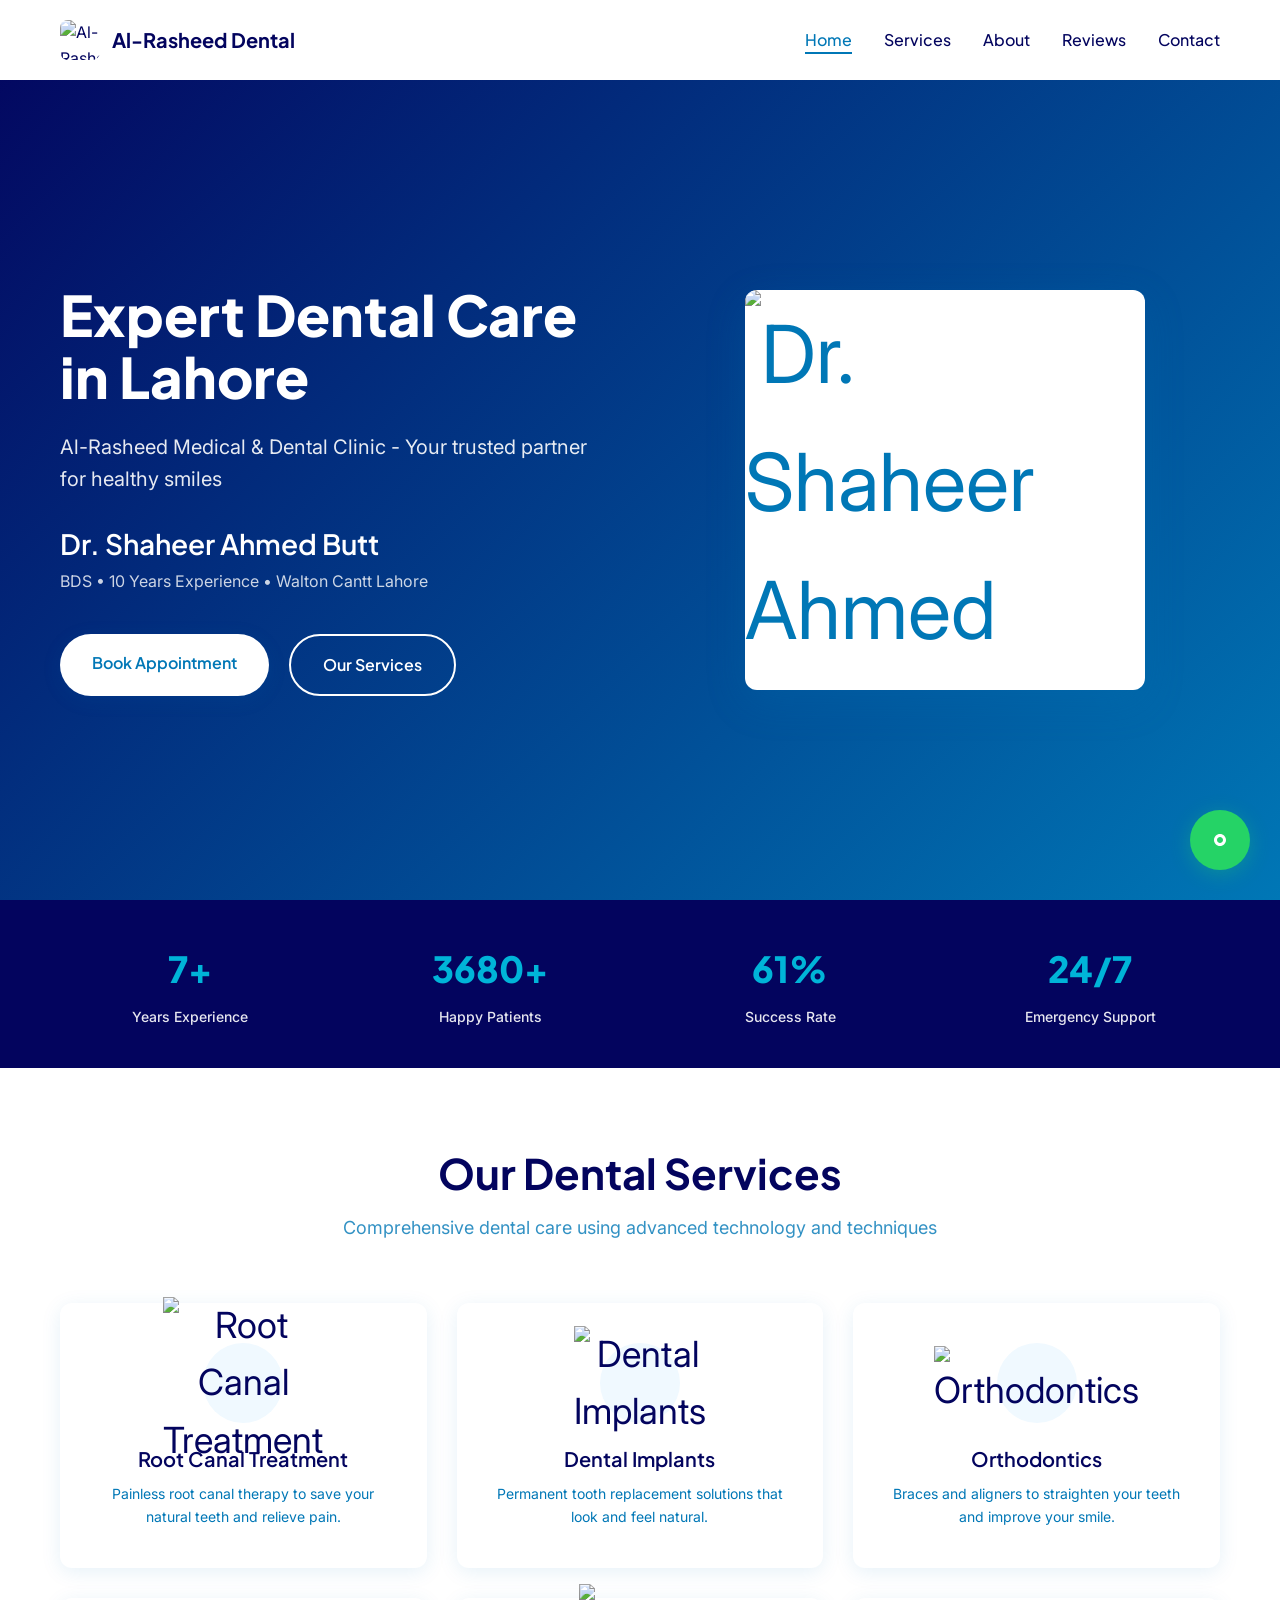
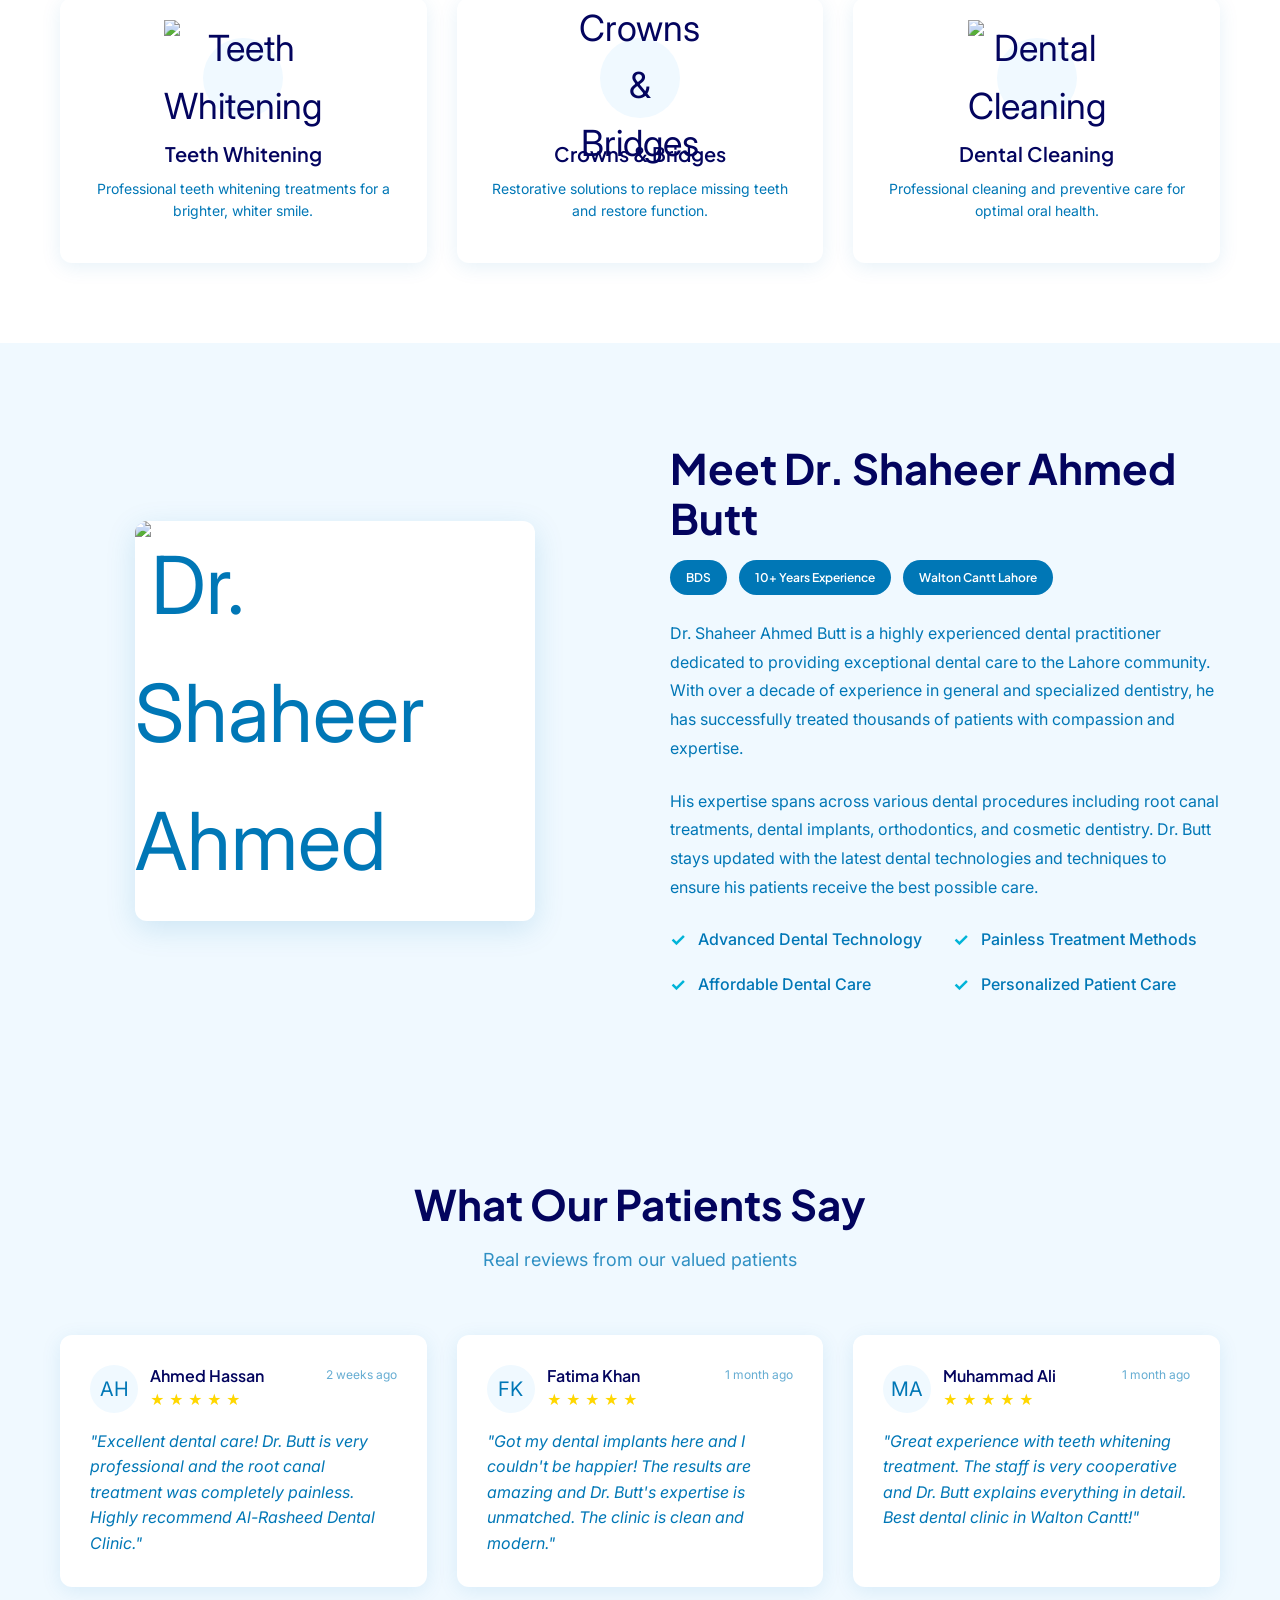
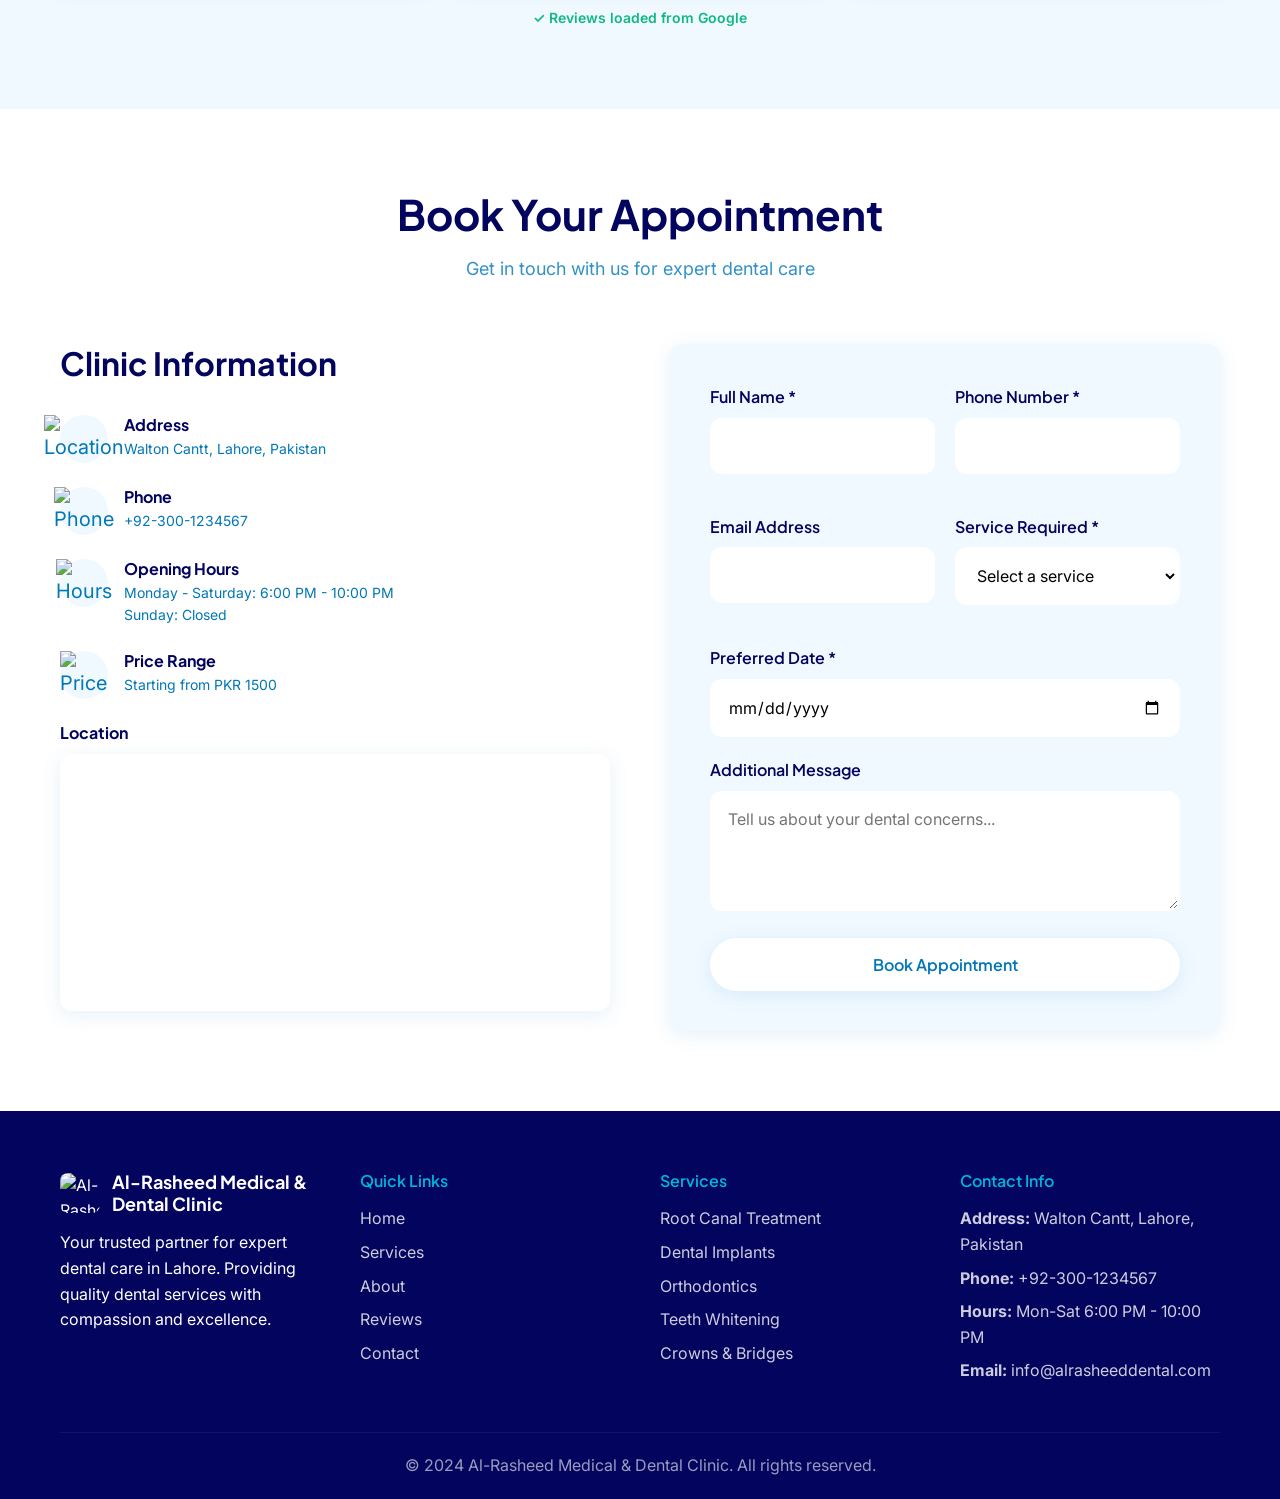
==== index.html @ 9def258a "Initial commit - Al-Rasheed Dental Clinic website" ====
<!DOCTYPE html>
<html lang="en">
<head>
    <meta charset="UTF-8">
    <meta name="viewport" content="width=device-width, initial-scale=1.0">
    <title>Al-Rasheed Dental Clinic Lahore | Dr. Shaheer Ahmed Butt | Root Canal, Implants & More</title>
    <meta name="description" content="Visit Al-Rasheed Medical & Dental Clinic in Walton Cantt, Lahore. Expert dental care by Dr. Shaheer Ahmed Butt – BDS, 10 years experience. Book your appointment today.">
    
    <!-- Open Graph Tags -->
    <meta property="og:title" content="Al-Rasheed Dental Clinic Lahore | Dr. Shaheer Ahmed Butt | Root Canal, Implants & More">
    <meta property="og:description" content="Visit Al-Rasheed Medical & Dental Clinic in Walton Cantt, Lahore. Expert dental care by Dr. Shaheer Ahmed Butt – BDS, 10 years experience. Book your appointment today.">
    <meta property="og:type" content="website">
    <meta property="og:url" content="https://alrasheeddentalclinic.com">
    <meta property="og:image" content="https://alrasheeddentalclinic.com/images/clinic-hero.jpg">
    
    <!-- Canonical URL -->
    <link rel="canonical" href="https://alrasheeddentalclinic.com">
    
    <!-- Google Fonts -->
    <link rel="preconnect" href="https://fonts.googleapis.com">
    <link rel="preconnect" href="https://fonts.gstatic.com" crossorigin>
    <link href="https://fonts.googleapis.com/css2?family=Plus+Jakarta+Sans:wght@400;500;600;700;800&family=Inter:wght@300;400;500;600;700&display=swap" rel="stylesheet">
    
    <!-- CSS -->
    <link rel="stylesheet" href="style.css">
    
    <!-- LocalBusiness Schema -->
    <script type="application/ld+json">
    {
        "@context": "https://schema.org",
        "@type": "LocalBusiness",
        "name": "Al-Rasheed Medical & Dental Clinic",
        "doctor": "Dr. Shaheer Ahmed Butt",
        "address": {
            "@type": "PostalAddress",
            "streetAddress": "Walton Cantt",
            "addressLocality": "Lahore",
            "addressCountry": "Pakistan"
        },
        "telephone": "+92-300-1234567",
        "openingHours": "Mo-Sa 18:00-22:00",
        "priceRange": "PKR 1500",
        "geo": {
            "@type": "GeoCoordinates",
            "latitude": 31.486631,
            "longitude": 74.3774405
        },
        "specialty": "Dental Care",
        "description": "Expert dental care services including root canal, implants, and general dentistry"
    }
    </script>
</head>
<body>
    <!-- Sticky Navbar -->
    <header class="navbar">
        <nav class="nav-container">
            <div class="nav-logo">
                <img src="images/logo.png" alt="Al-Rasheed Dental Clinic" class="logo-img">
                <span class="logo-text">Al-Rasheed Dental</span>
            </div>
            <ul class="nav-links">
                <li><a href="#home" class="nav-link">Home</a></li>
                <li><a href="#services" class="nav-link">Services</a></li>
                <li><a href="#about" class="nav-link">About</a></li>
                <li><a href="#reviews" class="nav-link">Reviews</a></li>
                <li><a href="#contact" class="nav-link">Contact</a></li>
            </ul>
            <button class="mobile-menu-toggle" aria-label="Toggle mobile menu">
                <span></span>
                <span></span>
                <span></span>
            </button>
        </nav>
    </header>

    <main>
        <!-- Hero Section -->
        <section id="home" class="hero">
            <div class="hero-container">
                <div class="hero-content">
                    <h1 class="hero-title">Expert Dental Care in Lahore</h1>
                    <p class="hero-subtitle">Al-Rasheed Medical & Dental Clinic - Your trusted partner for healthy smiles</p>
                    <div class="hero-doctor">
                        <h2>Dr. Shaheer Ahmed Butt</h2>
                        <p>BDS • 10 Years Experience • Walton Cantt Lahore</p>
                    </div>
                    <div class="hero-cta">
                        <a href="#contact" class="btn btn-primary">Book Appointment</a>
                        <a href="#services" class="btn btn-secondary">Our Services</a>
                    </div>
                </div>
                <div class="hero-image">
                    <img src="images/doctor-hero.jpg" alt="Dr. Shaheer Ahmed Butt" class="hero-img">
                </div>
            </div>
        </section>

        <!-- Trust Bar -->
        <section class="trust-bar">
            <div class="trust-container">
                <div class="trust-item">
                    <div class="trust-number">10+</div>
                    <div class="trust-label">Years Experience</div>
                </div>
                <div class="trust-item">
                    <div class="trust-number">5000+</div>
                    <div class="trust-label">Happy Patients</div>
                </div>
                <div class="trust-item">
                    <div class="trust-number">98%</div>
                    <div class="trust-label">Success Rate</div>
                </div>
                <div class="trust-item">
                    <div class="trust-number">24/7</div>
                    <div class="trust-label">Emergency Support</div>
                </div>
            </div>
        </section>

        <!-- Services Section -->
        <section id="services" class="services">
            <div class="container">
                <div class="section-header">
                    <h2 class="section-title">Our Dental Services</h2>
                    <p class="section-subtitle">Comprehensive dental care using advanced technology and techniques</p>
                </div>
                <div class="services-grid">
                    <div class="service-card">
                        <div class="service-icon">
                            <img src="images/root-canal.png" alt="Root Canal Treatment">
                        </div>
                        <h3 class="service-title">Root Canal Treatment</h3>
                        <p class="service-description">Painless root canal therapy to save your natural teeth and relieve pain.</p>
                    </div>
                    <div class="service-card">
                        <div class="service-icon">
                            <img src="images/implants.png" alt="Dental Implants">
                        </div>
                        <h3 class="service-title">Dental Implants</h3>
                        <p class="service-description">Permanent tooth replacement solutions that look and feel natural.</p>
                    </div>
                    <div class="service-card">
                        <div class="service-icon">
                            <img src="images/orthodontics.png" alt="Orthodontics">
                        </div>
                        <h3 class="service-title">Orthodontics</h3>
                        <p class="service-description">Braces and aligners to straighten your teeth and improve your smile.</p>
                    </div>
                    <div class="service-card">
                        <div class="service-icon">
                            <img src="images/whitening.png" alt="Teeth Whitening">
                        </div>
                        <h3 class="service-title">Teeth Whitening</h3>
                        <p class="service-description">Professional teeth whitening treatments for a brighter, whiter smile.</p>
                    </div>
                    <div class="service-card">
                        <div class="service-icon">
                            <img src="images/crowns.png" alt="Crowns & Bridges">
                        </div>
                        <h3 class="service-title">Crowns & Bridges</h3>
                        <p class="service-description">Restorative solutions to replace missing teeth and restore function.</p>
                    </div>
                    <div class="service-card">
                        <div class="service-icon">
                            <img src="images/cleaning.png" alt="Dental Cleaning">
                        </div>
                        <h3 class="service-title">Dental Cleaning</h3>
                        <p class="service-description">Professional cleaning and preventive care for optimal oral health.</p>
                    </div>
                </div>
            </div>
        </section>

        <!-- About Doctor Section -->
        <section id="about" class="about">
            <div class="container">
                <div class="about-content">
                    <div class="about-image">
                        <img src="images/doctor-about.jpg" alt="Dr. Shaheer Ahmed Butt" class="about-img">
                    </div>
                    <div class="about-text">
                        <h2 class="section-title">Meet Dr. Shaheer Ahmed Butt</h2>
                        <div class="doctor-credentials">
                            <span class="credential-badge">BDS</span>
                            <span class="credential-badge">10+ Years Experience</span>
                            <span class="credential-badge">Walton Cantt Lahore</span>
                        </div>
                        <p class="about-description">
                            Dr. Shaheer Ahmed Butt is a highly experienced dental practitioner dedicated to providing exceptional dental care to the Lahore community. With over a decade of experience in general and specialized dentistry, he has successfully treated thousands of patients with compassion and expertise.
                        </p>
                        <p class="about-description">
                            His expertise spans across various dental procedures including root canal treatments, dental implants, orthodontics, and cosmetic dentistry. Dr. Butt stays updated with the latest dental technologies and techniques to ensure his patients receive the best possible care.
                        </p>
                        <div class="about-highlights">
                            <div class="highlight-item">
                                <span class="highlight-icon">✓</span>
                                <span>Advanced Dental Technology</span>
                            </div>
                            <div class="highlight-item">
                                <span class="highlight-icon">✓</span>
                                <span>Painless Treatment Methods</span>
                            </div>
                            <div class="highlight-item">
                                <span class="highlight-icon">✓</span>
                                <span>Affordable Dental Care</span>
                            </div>
                            <div class="highlight-item">
                                <span class="highlight-icon">✓</span>
                                <span>Personalized Patient Care</span>
                            </div>
                        </div>
                    </div>
                </div>
            </div>
        </section>

        <!-- Google Reviews Section -->
        <section id="reviews" class="reviews">
            <div class="container">
                <div class="section-header">
                    <h2 class="section-title">What Our Patients Say</h2>
                    <p class="section-subtitle">Real reviews from our valued patients</p>
                </div>
                <div class="reviews-grid">
                    <div class="review-card">
                        <div class="review-header">
                            <div class="reviewer-info">
                                <img src="images/patient1.jpg" alt="Patient" class="reviewer-avatar">
                                <div>
                                    <h4 class="reviewer-name">Ahmed Hassan</h4>
                                    <div class="review-rating">
                                        <span class="star">★</span>
                                        <span class="star">★</span>
                                        <span class="star">★</span>
                                        <span class="star">★</span>
                                        <span class="star">★</span>
                                    </div>
                                </div>
                            </div>
                            <span class="review-date">2 weeks ago</span>
                        </div>
                        <p class="review-text">
                            "Excellent dental care! Dr. Butt is very professional and the root canal treatment was completely painless. Highly recommend Al-Rasheed Dental Clinic."
                        </p>
                    </div>
                    <div class="review-card">
                        <div class="review-header">
                            <div class="reviewer-info">
                                <img src="images/patient2.jpg" alt="Patient" class="reviewer-avatar">
                                <div>
                                    <h4 class="reviewer-name">Fatima Khan</h4>
                                    <div class="review-rating">
                                        <span class="star">★</span>
                                        <span class="star">★</span>
                                        <span class="star">★</span>
                                        <span class="star">★</span>
                                        <span class="star">★</span>
                                    </div>
                                </div>
                            </div>
                            <span class="review-date">1 month ago</span>
                        </div>
                        <p class="review-text">
                            "Got my dental implants here and I couldn't be happier! The results are amazing and Dr. Butt's expertise is unmatched. The clinic is clean and modern."
                        </p>
                    </div>
                    <div class="review-card">
                        <div class="review-header">
                            <div class="reviewer-info">
                                <img src="images/patient3.jpg" alt="Patient" class="reviewer-avatar">
                                <div>
                                    <h4 class="reviewer-name">Muhammad Ali</h4>
                                    <div class="review-rating">
                                        <span class="star">★</span>
                                        <span class="star">★</span>
                                        <span class="star">★</span>
                                        <span class="star">★</span>
                                        <span class="star">★</span>
                                    </div>
                                </div>
                            </div>
                            <span class="review-date">1 month ago</span>
                        </div>
                        <p class="review-text">
                            "Great experience with teeth whitening treatment. The staff is very cooperative and Dr. Butt explains everything in detail. Best dental clinic in Walton Cantt!"
                        </p>
                    </div>
                </div>
            </div>
        </section>

        <!-- Appointment / Contact Form Section -->
        <section id="contact" class="contact">
            <div class="container">
                <div class="section-header">
                    <h2 class="section-title">Book Your Appointment</h2>
                    <p class="section-subtitle">Get in touch with us for expert dental care</p>
                </div>
                <div class="contact-content">
                    <div class="contact-info">
                        <h3>Clinic Information</h3>
                        <div class="info-item">
                            <div class="info-icon">
                                <img src="images/location-icon.png" alt="Location">
                            </div>
                            <div class="info-text">
                                <h4>Address</h4>
                                <p>Walton Cantt, Lahore, Pakistan</p>
                            </div>
                        </div>
                        <div class="info-item">
                            <div class="info-icon">
                                <img src="images/phone-icon.png" alt="Phone">
                            </div>
                            <div class="info-text">
                                <h4>Phone</h4>
                                <p>+92-300-1234567</p>
                            </div>
                        </div>
                        <div class="info-item">
                            <div class="info-icon">
                                <img src="images/time-icon.png" alt="Hours">
                            </div>
                            <div class="info-text">
                                <h4>Opening Hours</h4>
                                <p>Monday - Saturday: 6:00 PM - 10:00 PM</p>
                                <p>Sunday: Closed</p>
                            </div>
                        </div>
                        <div class="info-item">
                            <div class="info-icon">
                                <img src="images/price-icon.png" alt="Price">
                            </div>
                            <div class="info-text">
                                <h4>Price Range</h4>
                                <p>Starting from PKR 1500</p>
                            </div>
                        </div>
                        <div class="map-container">
                            <h4>Location</h4>
                            <div class="map-wrapper">
                                <iframe 
                                    src="https://maps.google.com/maps?q=31.486631,74.3774405&z=15&output=embed" 
                                    width="100%" 
                                    height="250" 
                                    style="border:0; border-radius: var(--border-radius);" 
                                    allowfullscreen="" 
                                    loading="lazy" 
                                    referrerpolicy="no-referrer-when-downgrade">
                                </iframe>
                            </div>
                        </div>
                    </div>
                    <div class="appointment-form">
                        <form id="appointmentForm">
                            <div class="form-row">
                                <div class="form-group">
                                    <label for="name">Full Name *</label>
                                    <input type="text" id="name" name="name" required>
                                </div>
                                <div class="form-group">
                                    <label for="phone">Phone Number *</label>
                                    <input type="tel" id="phone" name="phone" required>
                                </div>
                            </div>
                            <div class="form-row">
                                <div class="form-group">
                                    <label for="email">Email Address</label>
                                    <input type="email" id="email" name="email">
                                </div>
                                <div class="form-group">
                                    <label for="service">Service Required *</label>
                                    <select id="service" name="service" required>
                                        <option value="">Select a service</option>
                                        <option value="root-canal">Root Canal Treatment</option>
                                        <option value="implants">Dental Implants</option>
                                        <option value="orthodontics">Orthodontics</option>
                                        <option value="whitening">Teeth Whitening</option>
                                        <option value="crowns">Crowns & Bridges</option>
                                        <option value="cleaning">Dental Cleaning</option>
                                        <option value="other">Other</option>
                                    </select>
                                </div>
                            </div>
                            <div class="form-group">
                                <label for="date">Preferred Date *</label>
                                <input type="date" id="date" name="date" required>
                            </div>
                            <div class="form-group">
                                <label for="message">Additional Message</label>
                                <textarea id="message" name="message" rows="4" placeholder="Tell us about your dental concerns..."></textarea>
                            </div>
                            <button type="submit" class="btn btn-primary btn-full">Book Appointment</button>
                        </form>
                    </div>
                </div>
            </div>
        </section>
    </main>

    <!-- Footer -->
    <footer class="footer">
        <div class="container">
            <div class="footer-content">
                <div class="footer-section">
                    <div class="footer-logo">
                        <img src="images/logo.png" alt="Al-Rasheed Dental Clinic" class="footer-logo-img">
                        <h3>Al-Rasheed Medical & Dental Clinic</h3>
                    </div>
                    <p>Your trusted partner for expert dental care in Lahore. Providing quality dental services with compassion and excellence.</p>
                </div>
                <div class="footer-section">
                    <h4>Quick Links</h4>
                    <ul class="footer-links">
                        <li><a href="#home">Home</a></li>
                        <li><a href="#services">Services</a></li>
                        <li><a href="#about">About</a></li>
                        <li><a href="#reviews">Reviews</a></li>
                        <li><a href="#contact">Contact</a></li>
                    </ul>
                </div>
                <div class="footer-section">
                    <h4>Services</h4>
                    <ul class="footer-links">
                        <li><a href="#services">Root Canal Treatment</a></li>
                        <li><a href="#services">Dental Implants</a></li>
                        <li><a href="#services">Orthodontics</a></li>
                        <li><a href="#services">Teeth Whitening</a></li>
                        <li><a href="#services">Crowns & Bridges</a></li>
                    </ul>
                </div>
                <div class="footer-section">
                    <h4>Contact Info</h4>
                    <div class="footer-contact">
                        <p><strong>Address:</strong> Walton Cantt, Lahore, Pakistan</p>
                        <p><strong>Phone:</strong> +92-300-1234567</p>
                        <p><strong>Hours:</strong> Mon-Sat 6:00 PM - 10:00 PM</p>
                        <p><strong>Email:</strong> info@alrasheeddental.com</p>
                    </div>
                </div>
            </div>
            <div class="footer-bottom">
                <p>&copy; 2024 Al-Rasheed Medical & Dental Clinic. All rights reserved.</p>
            </div>
        </div>
    </footer>

    <!-- WhatsApp Floating Button -->
    <div class="whatsapp-float">
        <a href="https://wa.me/923360434394" target="_blank" class="whatsapp-btn" title="Chat on WhatsApp">
            <svg width="24" height="24" viewBox="0 0 24 24" fill="none" xmlns="http://www.w3.org/2000/svg">
                <path d="M12 2C6.48 2 2 6.48 2 12C2 17.52 6.48 22 12 22C17.52 22 22 17.52 22 12C22 6.48 17.52 2 12 2ZM12 20C7.59 20 4 16.41 4 12C4 7.59 7.59 4 12 4C16.41 4 20 7.59 20 12C20 16.41 16.41 20 12 20Z" fill="#25D366"/>
                <path d="M12 7C9.24 7 7 9.24 7 12C7 14.76 9.24 17 12 17C14.76 17 17 14.76 17 12C17 9.24 14.76 7 12 7ZM12 15C10.34 15 9 13.66 9 12C9 10.34 10.34 9 12 9C13.66 9 15 10.34 15 12C15 13.66 13.66 15 12 15Z" fill="white"/>
                <path d="M12 6C8.69 6 6 8.69 6 12C6 15.31 8.69 18 12 18C15.31 18 18 15.31 18 12C18 8.69 15.31 6 12 6ZM12 16C9.79 16 8 14.21 8 12C8 9.79 9.79 8 12 8C14.21 8 16 9.79 16 12C16 14.21 14.21 16 12 16Z" fill="white"/>
            </svg>
        </a>
    </div>

    <!-- JavaScript -->
    <script src="script.js"></script>
</body>
</html>
---- style.css ----
/* ===== DESIGN SYSTEM ===== */
:root {
    --primary-color: #0077B6;
    --accent-color: #00B4D8;
    --dark-color: #03045E;
    --light-bg: #F0F9FF;
    --white: #FFFFFF;
    --heading-font: 'Plus Jakarta Sans', sans-serif;
    --body-font: 'Inter', sans-serif;
    --border-radius: 12px;
    --button-radius: 50px;
    --shadow-soft: 0 4px 20px rgba(0, 119, 182, 0.1);
    --shadow-medium: 0 8px 30px rgba(0, 119, 182, 0.15);
    --shadow-strong: 0 12px 40px rgba(0, 119, 182, 0.2);
}

/* ===== RESET & BASE ===== */
* {
    margin: 0;
    padding: 0;
    box-sizing: border-box;
}

html {
    scroll-behavior: smooth;
}

body {
    font-family: var(--body-font);
    line-height: 1.6;
    color: var(--dark-color);
    overflow-x: hidden;
}

.container {
    max-width: 1200px;
    margin: 0 auto;
    padding: 0 20px;
}

/* ===== TYPOGRAPHY ===== */
h1, h2, h3, h4, h5, h6 {
    font-family: var(--heading-font);
    font-weight: 700;
    line-height: 1.2;
}

h1 { font-size: 56px; }
h2 { font-size: 42px; }
h3 { font-size: 32px; }
h4 { font-size: 24px; }
h5 { font-size: 20px; }
h6 { font-size: 18px; }

/* ===== BUTTONS ===== */
.btn {
    display: inline-block;
    padding: 16px 32px;
    border-radius: var(--button-radius);
    text-decoration: none;
    font-weight: 600;
    font-family: var(--heading-font);
    transition: all 0.3s ease;
    cursor: pointer;
    border: none;
    font-size: 16px;
    text-align: center;
}

.btn-primary {
    background: var(--white);
    color: var(--primary-color);
    box-shadow: var(--shadow-soft);
}

.btn-primary:hover {
    transform: translateY(-2px);
    box-shadow: var(--shadow-medium);
}

.btn-secondary {
    background: transparent;
    color: var(--white);
    border: 2px solid var(--white);
}

.btn-secondary:hover {
    background: var(--white);
    color: var(--primary-color);
}

.btn-full {
    width: 100%;
}

/* ===== NAVBAR ===== */
.navbar {
    position: fixed;
    top: 0;
    left: 0;
    right: 0;
    background: var(--white);
    z-index: 1000;
    transition: all 0.3s ease;
}

.navbar.scrolled {
    box-shadow: var(--shadow-soft);
}

.nav-container {
    max-width: 1200px;
    margin: 0 auto;
    padding: 0 20px;
    display: flex;
    justify-content: space-between;
    align-items: center;
    height: 80px;
}

.nav-logo {
    display: flex;
    align-items: center;
    gap: 12px;
}

.logo-img {
    width: 40px;
    height: 40px;
    border-radius: 8px;
}

.logo-text {
    font-family: var(--heading-font);
    font-weight: 700;
    font-size: 20px;
    color: var(--dark-color);
}

.nav-links {
    display: flex;
    list-style: none;
    gap: 32px;
}

.nav-link {
    color: var(--dark-color);
    text-decoration: none;
    font-weight: 500;
    font-family: var(--heading-font);
    position: relative;
    transition: color 0.3s ease;
}

.nav-link::after {
    content: '';
    position: absolute;
    bottom: -4px;
    left: 0;
    width: 0;
    height: 2px;
    background: var(--primary-color);
    transition: width 0.3s ease;
}

.nav-link:hover {
    color: var(--primary-color);
}

.nav-link:hover::after {
    width: 100%;
}

.mobile-menu-toggle {
    display: none;
    flex-direction: column;
    background: none;
    border: none;
    cursor: pointer;
    padding: 8px;
}

.mobile-menu-toggle span {
    width: 24px;
    height: 2px;
    background: var(--dark-color);
    margin: 3px 0;
    transition: 0.3s;
}

/* ===== HERO SECTION ===== */
.hero {
    min-height: 100vh;
    background: linear-gradient(135deg, var(--dark-color) 0%, var(--primary-color) 100%);
    display: flex;
    align-items: center;
    padding-top: 80px;
    position: relative;
    overflow: hidden;
}

.hero-container {
    max-width: 1200px;
    margin: 0 auto;
    padding: 0 20px;
    display: grid;
    grid-template-columns: 1fr 1fr;
    gap: 60px;
    align-items: center;
}

.hero-content {
    color: var(--white);
    animation: slideUp 1s ease-out;
}

@keyframes slideUp {
    from {
        opacity: 0;
        transform: translateY(50px);
    }
    to {
        opacity: 1;
        transform: translateY(0);
    }
}

.hero-title {
    font-size: 56px;
    font-weight: 800;
    margin-bottom: 24px;
    line-height: 1.1;
}

.hero-subtitle {
    font-size: 20px;
    margin-bottom: 32px;
    opacity: 0.9;
}

.hero-doctor {
    margin-bottom: 40px;
}

.hero-doctor h2 {
    font-size: 28px;
    font-weight: 600;
    margin-bottom: 8px;
}

.hero-doctor p {
    font-size: 16px;
    opacity: 0.8;
}

.hero-cta {
    display: flex;
    gap: 20px;
    flex-wrap: wrap;
}

.hero-image {
    display: flex;
    justify-content: center;
    align-items: center;
}

.hero-img {
    width: 100%;
    max-width: 400px;
    height: 400px;
    background: var(--white);
    border-radius: var(--border-radius);
    display: flex;
    align-items: center;
    justify-content: center;
    font-size: 80px;
    color: var(--primary-color);
    box-shadow: var(--shadow-strong);
    animation: float 3s ease-in-out infinite;
}

@keyframes float {
    0%, 100% { transform: translateY(0px); }
    50% { transform: translateY(-20px); }
}

/* ===== TRUST BAR ===== */
.trust-bar {
    background: var(--dark-color);
    padding: 40px 0;
}

.trust-container {
    max-width: 1200px;
    margin: 0 auto;
    padding: 0 20px;
    display: grid;
    grid-template-columns: repeat(4, 1fr);
    gap: 40px;
    text-align: center;
}

.trust-item {
    color: var(--white);
}

.trust-number {
    font-size: 36px;
    font-weight: 800;
    font-family: var(--heading-font);
    color: var(--accent-color);
    margin-bottom: 8px;
}

.trust-label {
    font-size: 14px;
    font-weight: 500;
    opacity: 0.9;
}

/* ===== SERVICES SECTION ===== */
.services {
    padding: 80px 0;
    background: var(--white);
}

.section-header {
    text-align: center;
    margin-bottom: 60px;
}

.section-title {
    color: var(--dark-color);
    margin-bottom: 16px;
}

.section-subtitle {
    color: var(--primary-color);
    font-size: 18px;
    opacity: 0.8;
}

.services-grid {
    display: grid;
    grid-template-columns: repeat(3, 1fr);
    gap: 30px;
}

.service-card {
    background: var(--white);
    padding: 40px 30px;
    border-radius: var(--border-radius);
    text-align: center;
    box-shadow: var(--shadow-soft);
    transition: all 0.3s ease;
    cursor: pointer;
}

.service-card:hover {
    transform: translateY(-5px);
    box-shadow: var(--shadow-medium);
}

.service-icon {
    width: 80px;
    height: 80px;
    margin: 0 auto 24px;
    background: var(--light-bg);
    border-radius: 50%;
    display: flex;
    align-items: center;
    justify-content: center;
    font-size: 36px;
}

.service-title {
    font-size: 20px;
    font-weight: 600;
    margin-bottom: 12px;
    color: var(--dark-color);
}

.service-description {
    color: var(--primary-color);
    font-size: 14px;
    line-height: 1.6;
}

/* ===== ABOUT SECTION ===== */
.about {
    padding: 80px 0;
    background: var(--light-bg);
}

.about-content {
    display: grid;
    grid-template-columns: 1fr 1fr;
    gap: 60px;
    align-items: center;
}

.about-image {
    display: flex;
    justify-content: center;
}

.about-img {
    width: 100%;
    max-width: 400px;
    height: 400px;
    background: var(--white);
    border-radius: var(--border-radius);
    display: flex;
    align-items: center;
    justify-content: center;
    font-size: 80px;
    color: var(--primary-color);
    box-shadow: var(--shadow-medium);
}

.about-text {
    padding: 20px 0;
}

.doctor-credentials {
    display: flex;
    gap: 12px;
    margin-bottom: 24px;
    flex-wrap: wrap;
}

.credential-badge {
    background: var(--primary-color);
    color: var(--white);
    padding: 8px 16px;
    border-radius: 20px;
    font-size: 12px;
    font-weight: 600;
    font-family: var(--heading-font);
}

.about-description {
    color: var(--primary-color);
    margin-bottom: 24px;
    line-height: 1.8;
}

.about-highlights {
    display: grid;
    grid-template-columns: repeat(2, 1fr);
    gap: 16px;
}

.highlight-item {
    display: flex;
    align-items: center;
    gap: 12px;
    color: var(--primary-color);
    font-weight: 500;
}

.highlight-icon {
    color: var(--accent-color);
    font-weight: bold;
    font-size: 18px;
}

/* ===== REVIEWS SECTION ===== */
.reviews {
    padding: 80px 0;
    background: var(--light-bg);
}

.reviews-grid {
    display: grid;
    grid-template-columns: repeat(3, 1fr);
    gap: 30px;
}

.review-card {
    background: var(--white);
    padding: 30px;
    border-radius: var(--border-radius);
    box-shadow: var(--shadow-soft);
    animation: fadeIn 0.6s ease-out;
}

@keyframes fadeIn {
    from {
        opacity: 0;
        transform: translateY(20px);
    }
    to {
        opacity: 1;
        transform: translateY(0);
    }
}

.review-header {
    display: flex;
    justify-content: space-between;
    align-items: flex-start;
    margin-bottom: 16px;
}

.reviewer-info {
    display: flex;
    align-items: center;
    gap: 12px;
}

.reviewer-avatar {
    width: 48px;
    height: 48px;
    border-radius: 50%;
    background: var(--light-bg);
    display: flex;
    align-items: center;
    justify-content: center;
    font-size: 20px;
    color: var(--primary-color);
}

.reviewer-name {
    font-size: 16px;
    font-weight: 600;
    margin-bottom: 4px;
}

.review-rating {
    color: #FFD700;
    font-size: 14px;
}

.review-date {
    color: var(--primary-color);
    font-size: 12px;
    opacity: 0.6;
}

.review-text {
    color: var(--primary-color);
    line-height: 1.6;
    font-style: italic;
}

/* ===== CONTACT SECTION ===== */
.contact {
    padding: 80px 0;
    background: var(--white);
}

.contact-content {
    display: grid;
    grid-template-columns: 1fr 1fr;
    gap: 60px;
}

.contact-info h3 {
    color: var(--dark-color);
    margin-bottom: 32px;
}

.info-item {
    display: flex;
    gap: 16px;
    margin-bottom: 24px;
}

.info-icon {
    width: 48px;
    height: 48px;
    background: var(--light-bg);
    border-radius: 50%;
    display: flex;
    align-items: center;
    justify-content: center;
    color: var(--primary-color);
    font-size: 20px;
    flex-shrink: 0;
}

.info-text h4 {
    color: var(--dark-color);
    margin-bottom: 4px;
    font-size: 16px;
}

.info-text p {
    color: var(--primary-color);
    font-size: 14px;
}

.appointment-form {
    background: var(--light-bg);
    padding: 40px;
    border-radius: var(--border-radius);
    box-shadow: var(--shadow-soft);
}

.form-row {
    display: grid;
    grid-template-columns: 1fr 1fr;
    gap: 20px;
    margin-bottom: 20px;
}

.form-group {
    margin-bottom: 20px;
}

.form-group label {
    display: block;
    color: var(--dark-color);
    font-weight: 600;
    margin-bottom: 8px;
    font-family: var(--heading-font);
}

.form-group input,
.form-group select,
.form-group textarea {
    width: 100%;
    padding: 16px;
    border: 2px solid transparent;
    border-radius: var(--border-radius);
    background: var(--white);
    font-family: var(--body-font);
    font-size: 16px;
    transition: all 0.3s ease;
}

.form-group input:focus,
.form-group select:focus,
.form-group textarea:focus {
    outline: none;
    border-color: var(--primary-color);
    box-shadow: 0 0 0 3px rgba(0, 119, 182, 0.1);
}

.form-group textarea {
    resize: vertical;
    min-height: 120px;
}

/* ===== FOOTER ===== */
.footer {
    background: var(--dark-color);
    color: var(--white);
    padding: 60px 0 20px;
}

.footer-content {
    display: grid;
    grid-template-columns: repeat(4, 1fr);
    gap: 40px;
    margin-bottom: 40px;
}

.footer-logo {
    display: flex;
    align-items: center;
    gap: 12px;
    margin-bottom: 16px;
}

.footer-logo-img {
    width: 40px;
    height: 40px;
    border-radius: 8px;
}

.footer-logo h3 {
    font-size: 18px;
    font-weight: 700;
}

.footer-section h4 {
    font-size: 16px;
    font-weight: 600;
    margin-bottom: 16px;
    color: var(--accent-color);
}

.footer-links {
    list-style: none;
}

.footer-links li {
    margin-bottom: 8px;
}

.footer-links a {
    color: var(--white);
    text-decoration: none;
    opacity: 0.8;
    transition: opacity 0.3s ease;
}

.footer-links a:hover {
    opacity: 1;
}

.footer-contact p {
    margin-bottom: 8px;
    opacity: 0.8;
}

.footer-bottom {
    text-align: center;
    padding-top: 20px;
    border-top: 1px solid rgba(255, 255, 255, 0.1);
    opacity: 0.6;
}

/* ===== WHATSAPP FLOATING BUTTON ===== */
.whatsapp-float {
    position: fixed;
    bottom: 30px;
    right: 30px;
    z-index: 1000;
}

.whatsapp-btn {
    display: flex;
    align-items: center;
    justify-content: center;
    width: 60px;
    height: 60px;
    background: #25D366;
    border-radius: 50%;
    box-shadow: 0 4px 20px rgba(37, 211, 102, 0.3);
    transition: all 0.3s ease;
    animation: pulse 2s infinite;
    text-decoration: none;
}

.whatsapp-btn:hover {
    transform: scale(1.1);
    box-shadow: 0 6px 30px rgba(37, 211, 102, 0.4);
}

@keyframes pulse {
    0% {
        box-shadow: 0 0 0 0 rgba(37, 211, 102, 0.7);
    }
    70% {
        box-shadow: 0 0 0 20px rgba(37, 211, 102, 0);
    }
    100% {
        box-shadow: 0 0 0 0 rgba(37, 211, 102, 0);
    }
}

/* ===== MAP STYLES ===== */
.map-container {
    margin-top: 24px;
}

.map-container h4 {
    color: var(--dark-color);
    margin-bottom: 12px;
    font-size: 16px;
}

.map-wrapper {
    border-radius: var(--border-radius);
    overflow: hidden;
    box-shadow: var(--shadow-soft);
}

/* ===== SKELETON LOADING ===== */
.skeleton {
    background: linear-gradient(90deg, #f0f0f0 25%, #e0e0e0 50%, #f0f0f0 75%);
    background-size: 200% 100%;
    animation: loading 1.5s infinite;
}

@keyframes loading {
    0% { background-position: 200% 0; }
    100% { background-position: -200% 0; }
}

/* ===== RESPONSIVE DESIGN ===== */
@media (max-width: 1024px) {
    h1 { font-size: 48px; }
    h2 { font-size: 36px; }
    
    .hero-container {
        gap: 40px;
    }
    
    .services-grid {
        grid-template-columns: repeat(2, 1fr);
    }
    
    .about-content {
        gap: 40px;
    }
    
    .reviews-grid {
        grid-template-columns: repeat(2, 1fr);
    }
    
    .contact-content {
        gap: 40px;
    }
    
    .footer-content {
        grid-template-columns: repeat(3, 1fr);
    }
}

@media (max-width: 768px) {
    h1 { font-size: 40px; }
    h2 { font-size: 32px; }
    
    .nav-links {
        display: none;
    }
    
    .mobile-menu-toggle {
        display: flex;
    }
    
    .hero-container {
        grid-template-columns: 1fr;
        text-align: center;
        gap: 30px;
    }
    
    .hero-cta {
        justify-content: center;
    }
    
    .trust-container {
        grid-template-columns: repeat(2, 1fr);
        gap: 30px;
    }
    
    .services-grid {
        grid-template-columns: 1fr;
    }
    
    .about-content {
        grid-template-columns: 1fr;
        text-align: center;
    }
    
    .about-highlights {
        grid-template-columns: 1fr;
    }
    
    .reviews-grid {
        grid-template-columns: 1fr;
    }
    
    .contact-content {
        grid-template-columns: 1fr;
    }
    
    .form-row {
        grid-template-columns: 1fr;
    }
    
    .footer-content {
        grid-template-columns: repeat(2, 1fr);
    }
}

@media (max-width: 480px) {
    h1 { font-size: 32px; }
    h2 { font-size: 28px; }
    
    .container {
        padding: 0 16px;
    }
    
    .hero-title {
        font-size: 36px;
    }
    
    .trust-container {
        grid-template-columns: 1fr;
        gap: 20px;
    }
    
    .btn {
        padding: 14px 24px;
        font-size: 14px;
    }
    
    .appointment-form {
        padding: 30px 20px;
    }
    
    .footer-content {
        grid-template-columns: 1fr;
        gap: 30px;
    }
}
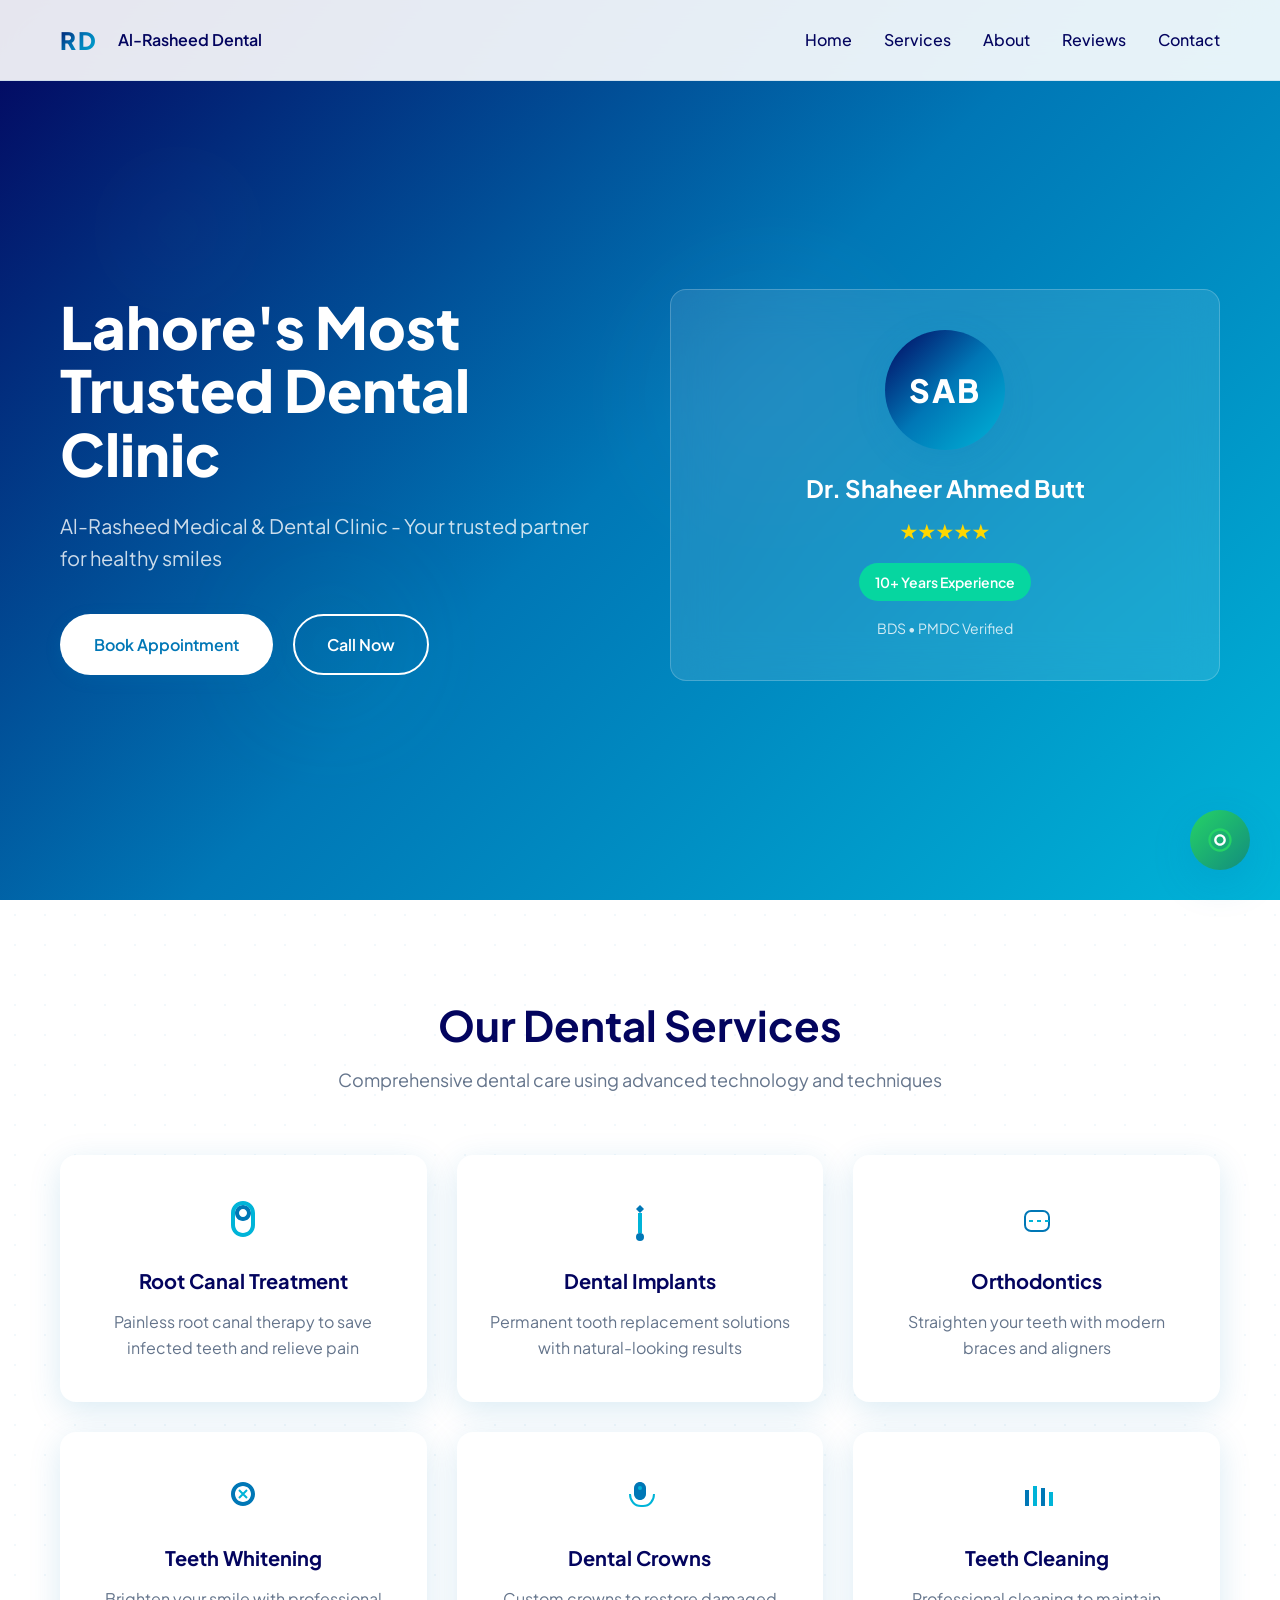
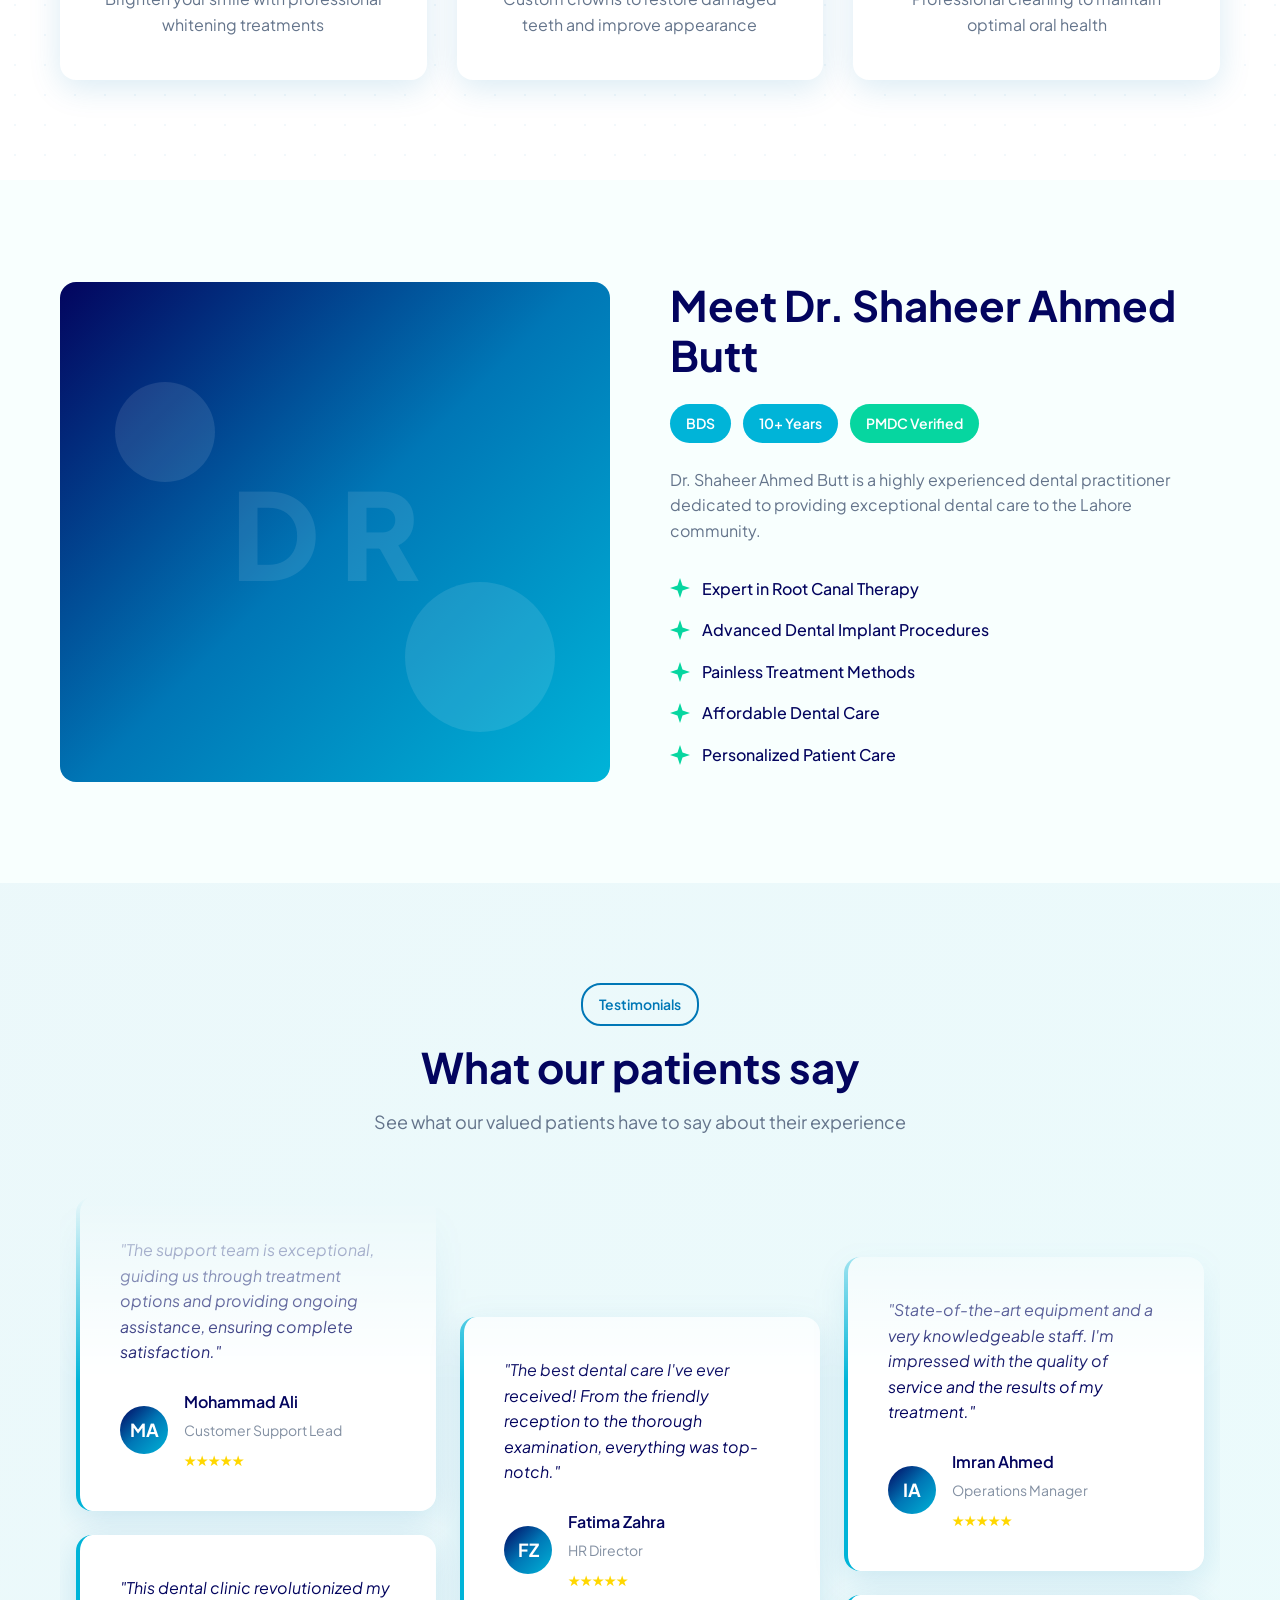
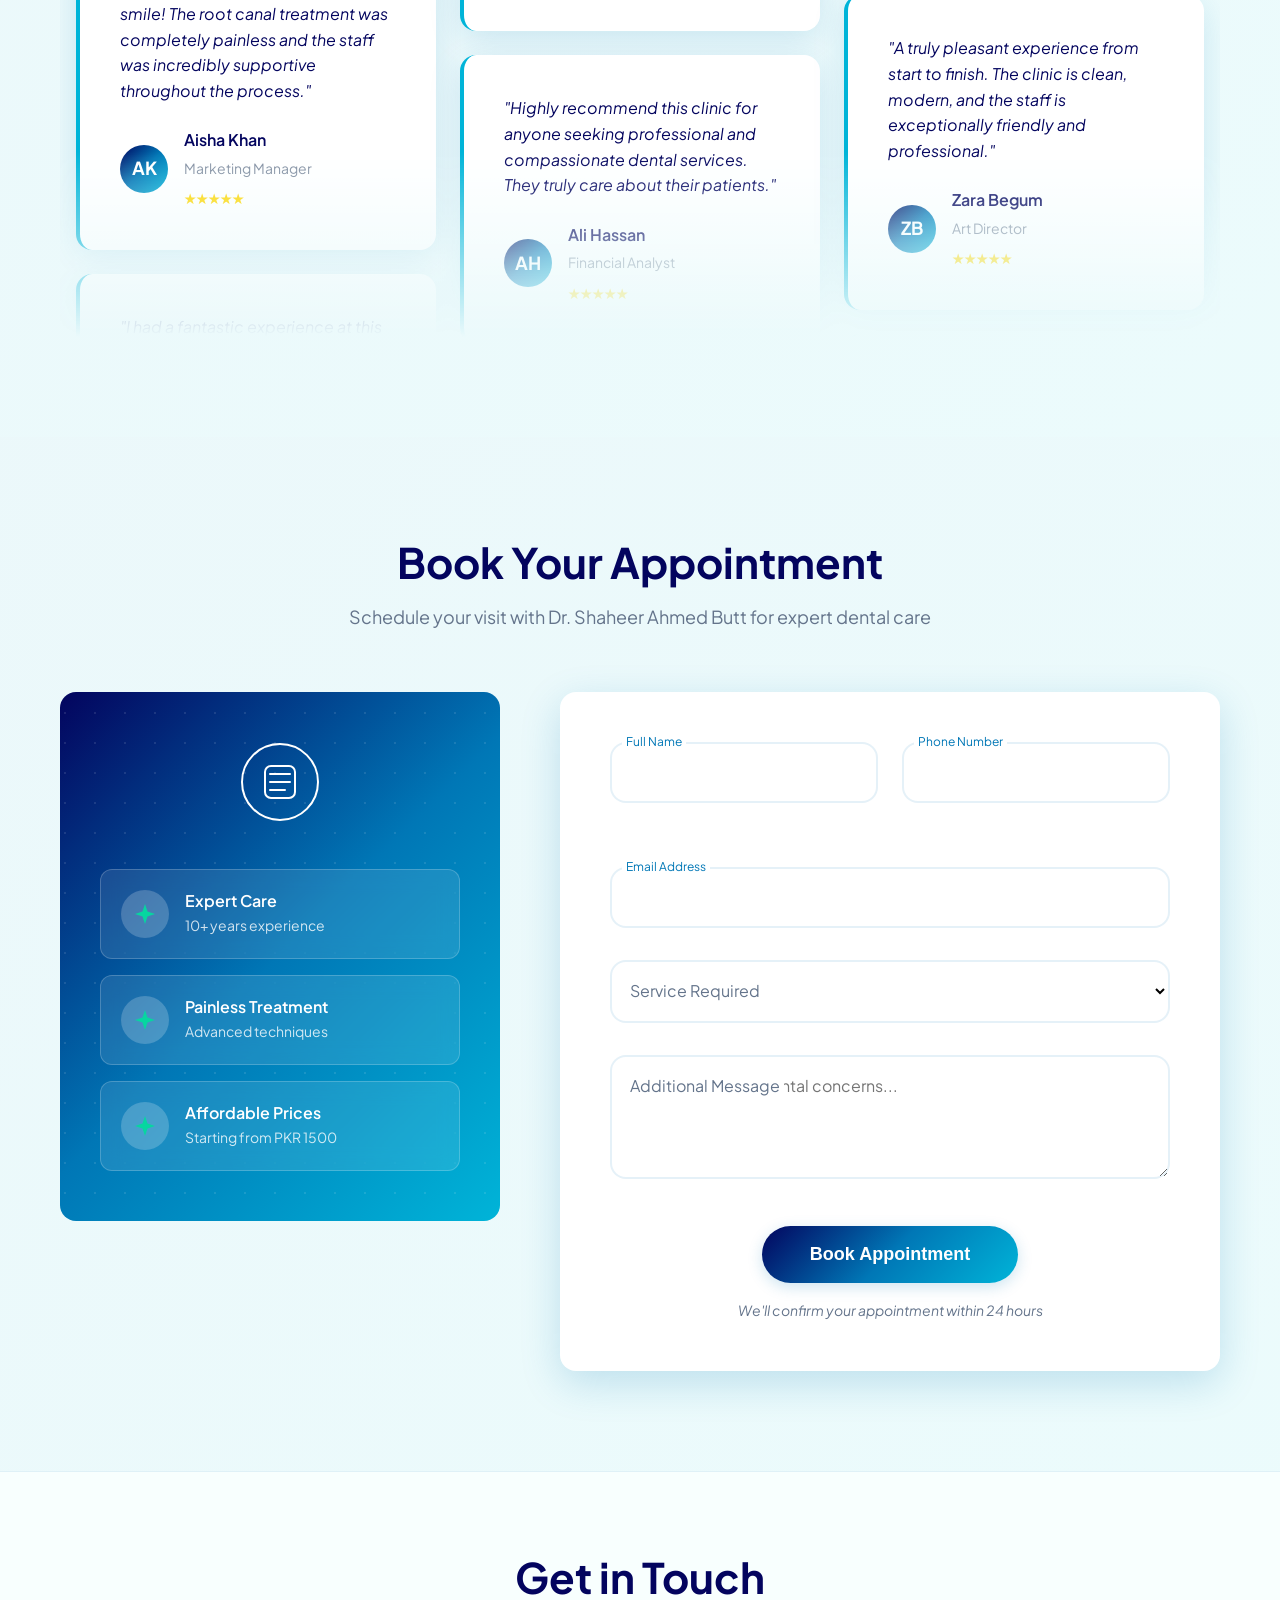
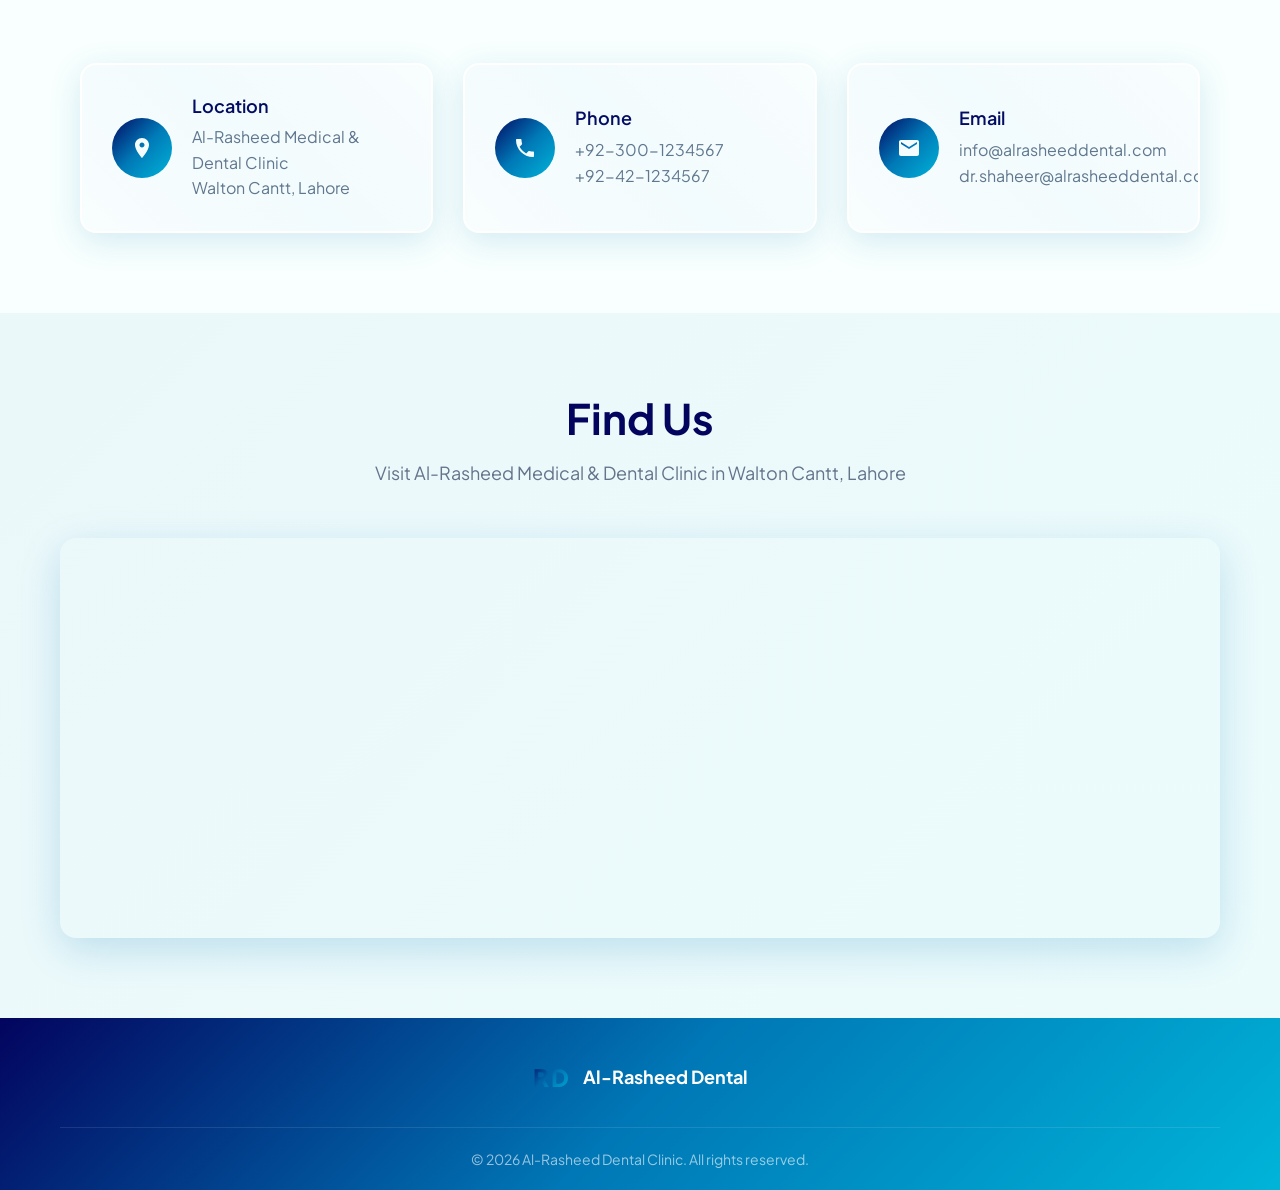
==== commit 2956c86f: "mobile menu fix" ====
--- a/index.html
+++ b/index.html
@@ -11,7 +11,6 @@
     <meta property="og:description" content="Visit Al-Rasheed Medical & Dental Clinic in Walton Cantt, Lahore. Expert dental care by Dr. Shaheer Ahmed Butt – BDS, 10 years experience. Book your appointment today.">
     <meta property="og:type" content="website">
     <meta property="og:url" content="https://alrasheeddentalclinic.com">
-    <meta property="og:image" content="https://alrasheeddentalclinic.com/images/clinic-hero.jpg">
     
     <!-- Canonical URL -->
     <link rel="canonical" href="https://alrasheeddentalclinic.com">
@@ -19,7 +18,7 @@
     <!-- Google Fonts -->
     <link rel="preconnect" href="https://fonts.googleapis.com">
     <link rel="preconnect" href="https://fonts.gstatic.com" crossorigin>
-    <link href="https://fonts.googleapis.com/css2?family=Plus+Jakarta+Sans:wght@400;500;600;700;800&family=Inter:wght@300;400;500;600;700&display=swap" rel="stylesheet">
+    <link href="https://fonts.googleapis.com/css2?family=Plus+Jakarta+Sans:wght@400;500;600;700;800&display=swap" rel="stylesheet">
     
     <!-- CSS -->
     <link rel="stylesheet" href="style.css">
@@ -55,8 +54,8 @@
     <header class="navbar">
         <nav class="nav-container">
             <div class="nav-logo">
-                <img src="images/logo.png" alt="Al-Rasheed Dental Clinic" class="logo-img">
-                <span class="logo-text">Al-Rasheed Dental</span>
+                <div class="logo-text">RD</div>
+                <span class="logo-text-full">Al-Rasheed Dental</span>
             </div>
             <ul class="nav-links">
                 <li><a href="#home" class="nav-link">Home</a></li>
@@ -73,50 +72,54 @@
         </nav>
     </header>
 
+    <!-- Mobile Menu -->
+    <div class="mobile-menu-overlay"></div>
+    <div class="mobile-menu">
+        <button class="mobile-menu-close" aria-label="Close mobile menu">✕</button>
+        <nav class="mobile-menu-nav">
+            <ul>
+                <li><a href="#home" class="nav-link">Home</a></li>
+                <li><a href="#services" class="nav-link">Services</a></li>
+                <li><a href="#about" class="nav-link">About</a></li>
+                <li><a href="#reviews" class="nav-link">Reviews</a></li>
+                <li><a href="#contact" class="nav-link">Contact</a></li>
+            </ul>
+        </nav>
+    </div>
+
     <main>
         <!-- Hero Section -->
         <section id="home" class="hero">
+            <div class="hero-bg-shapes">
+                <div class="shape shape-1"></div>
+                <div class="shape shape-2"></div>
+                <div class="shape shape-3"></div>
+                <div class="shape shape-4"></div>
+            </div>
             <div class="hero-container">
                 <div class="hero-content">
-                    <h1 class="hero-title">Expert Dental Care in Lahore</h1>
+                    <h1 class="hero-title">Lahore's Most Trusted Dental Clinic</h1>
                     <p class="hero-subtitle">Al-Rasheed Medical & Dental Clinic - Your trusted partner for healthy smiles</p>
-                    <div class="hero-doctor">
-                        <h2>Dr. Shaheer Ahmed Butt</h2>
-                        <p>BDS • 10 Years Experience • Walton Cantt Lahore</p>
-                    </div>
                     <div class="hero-cta">
                         <a href="#contact" class="btn btn-primary">Book Appointment</a>
-                        <a href="#services" class="btn btn-secondary">Our Services</a>
-                    </div>
-                </div>
-                <div class="hero-image">
-                    <img src="images/doctor-hero.jpg" alt="Dr. Shaheer Ahmed Butt" class="hero-img">
-                </div>
-            </div>
-        </section>
-
-        <!-- Trust Bar -->
-        <section class="trust-bar">
-            <div class="trust-container">
-                <div class="trust-item">
-                    <div class="trust-number">10+</div>
-                    <div class="trust-label">Years Experience</div>
-                </div>
-                <div class="trust-item">
-                    <div class="trust-number">5000+</div>
-                    <div class="trust-label">Happy Patients</div>
-                </div>
-                <div class="trust-item">
-                    <div class="trust-number">98%</div>
-                    <div class="trust-label">Success Rate</div>
-                </div>
-                <div class="trust-item">
-                    <div class="trust-number">24/7</div>
-                    <div class="trust-label">Emergency Support</div>
-                </div>
-            </div>
-        </section>
-
+                        <a href="tel:+923001234567" class="btn btn-secondary">Call Now</a>
+                    </div>
+                </div>
+                <div class="hero-doctor-card">
+                    <div class="doctor-avatar">
+                        <span class="doctor-initials">SAB</span>
+                    </div>
+                    <h3>Dr. Shaheer Ahmed Butt</h3>
+                    <div class="doctor-rating">
+                        <span class="star">★★★★★</span>
+                    </div>
+                    <div class="experience-badge">10+ Years Experience</div>
+                    <p class="doctor-credentials">BDS • PMDC Verified</p>
+                </div>
+            </div>
+        </section>
+
+        
         <!-- Services Section -->
         <section id="services" class="services">
             <div class="container">
@@ -127,88 +130,125 @@
                 <div class="services-grid">
                     <div class="service-card">
                         <div class="service-icon">
-                            <img src="images/root-canal.png" alt="Root Canal Treatment">
-                        </div>
-                        <h3 class="service-title">Root Canal Treatment</h3>
-                        <p class="service-description">Painless root canal therapy to save your natural teeth and relieve pain.</p>
-                    </div>
-                    <div class="service-card">
-                        <div class="service-icon">
-                            <img src="images/implants.png" alt="Dental Implants">
-                        </div>
-                        <h3 class="service-title">Dental Implants</h3>
-                        <p class="service-description">Permanent tooth replacement solutions that look and feel natural.</p>
-                    </div>
-                    <div class="service-card">
-                        <div class="service-icon">
-                            <img src="images/orthodontics.png" alt="Orthodontics">
-                        </div>
-                        <h3 class="service-title">Orthodontics</h3>
-                        <p class="service-description">Braces and aligners to straighten your teeth and improve your smile.</p>
-                    </div>
-                    <div class="service-card">
-                        <div class="service-icon">
-                            <img src="images/whitening.png" alt="Teeth Whitening">
-                        </div>
-                        <h3 class="service-title">Teeth Whitening</h3>
-                        <p class="service-description">Professional teeth whitening treatments for a brighter, whiter smile.</p>
-                    </div>
-                    <div class="service-card">
-                        <div class="service-icon">
-                            <img src="images/crowns.png" alt="Crowns & Bridges">
-                        </div>
-                        <h3 class="service-title">Crowns & Bridges</h3>
-                        <p class="service-description">Restorative solutions to replace missing teeth and restore function.</p>
-                    </div>
-                    <div class="service-card">
-                        <div class="service-icon">
-                            <img src="images/cleaning.png" alt="Dental Cleaning">
-                        </div>
-                        <h3 class="service-title">Dental Cleaning</h3>
-                        <p class="service-description">Professional cleaning and preventive care for optimal oral health.</p>
-                    </div>
-                </div>
-            </div>
-        </section>
-
-        <!-- About Doctor Section -->
+                            <svg width="48" height="48" viewBox="0 0 48 48" fill="none" xmlns="http://www.w3.org/2000/svg">
+                                <path d="M24 8C19.58 8 16 11.58 16 16C16 20.42 19.58 24 24 24C28.42 24 32 20.42 32 16C32 11.58 28.42 8 24 8ZM24 20C21.79 20 20 18.21 20 16C20 13.79 21.79 12 24 12C26.21 12 28 13.79 28 16C28 18.21 26.21 20 24 20Z" fill="#0077B6"/>
+                                <path d="M24 4C17.37 4 12 9.37 12 16V28C12 34.63 17.37 40 24 40C30.63 40 36 34.63 36 28V16C36 9.37 30.63 4 24 4ZM32 28C32 32.41 28.41 36 24 36C19.59 36 16 32.41 16 28V16C16 11.59 19.59 8 24 8C28.41 8 32 11.59 32 16V28Z" fill="#00B4D8"/>
+                            </svg>
+                        </div>
+                        <h3>Root Canal Treatment</h3>
+                        <p>Painless root canal therapy to save infected teeth and relieve pain</p>
+                    </div>
+                    <div class="service-card">
+                        <div class="service-icon">
+                            <svg width="48" height="48" viewBox="0 0 48 48" fill="none" xmlns="http://www.w3.org/2000/svg">
+                                <path d="M24 8L20 12L24 16L28 12L24 8Z" fill="#0077B6"/>
+                                <rect x="22" y="16" width="4" height="20" fill="#00B4D8"/>
+                                <circle cx="24" cy="40" r="4" fill="#0077B6"/>
+                            </svg>
+                        </div>
+                        <h3>Dental Implants</h3>
+                        <p>Permanent tooth replacement solutions with natural-looking results</p>
+                    </div>
+                    <div class="service-card">
+                        <div class="service-icon">
+                            <svg width="48" height="48" viewBox="0 0 48 48" fill="none" xmlns="http://www.w3.org/2000/svg">
+                                <path d="M12 20C12 16.69 14.69 14 18 14H30C33.31 14 36 16.69 36 20V28C36 31.31 33.31 34 30 34H18C14.69 34 12 31.31 12 28V20Z" fill="none" stroke="#0077B6" stroke-width="2"/>
+                                <path d="M16 24H20M24 24H28M32 24H36" stroke="#00B4D8" stroke-width="2"/>
+                            </svg>
+                        </div>
+                        <h3>Orthodontics</h3>
+                        <p>Straighten your teeth with modern braces and aligners</p>
+                    </div>
+                    <div class="service-card">
+                        <div class="service-icon">
+                            <svg width="48" height="48" viewBox="0 0 48 48" fill="none" xmlns="http://www.w3.org/2000/svg">
+                                <path d="M24 8C17.37 8 12 13.37 12 20C12 26.63 17.37 32 24 32C30.63 32 36 26.63 36 20C36 13.37 30.63 8 24 8ZM24 28C19.59 28 16 24.41 16 20C16 15.59 19.59 12 24 12C28.41 12 32 15.59 32 20C32 24.41 28.41 28 24 28Z" fill="#0077B6"/>
+                                <path d="M20 16L28 24M28 16L20 24" stroke="#00B4D8" stroke-width="2"/>
+                            </svg>
+                        </div>
+                        <h3>Teeth Whitening</h3>
+                        <p>Brighten your smile with professional whitening treatments</p>
+                    </div>
+                    <div class="service-card">
+                        <div class="service-icon">
+                            <svg width="48" height="48" viewBox="0 0 48 48" fill="none" xmlns="http://www.w3.org/2000/svg">
+                                <path d="M24 8C20.69 8 18 10.69 18 14V20C18 23.31 20.69 26 24 26C27.31 26 30 23.31 30 20V14C30 10.69 27.31 8 24 8Z" fill="#0077B6"/>
+                                <path d="M14 20C14 26.63 18.37 32 25 32H27C33.63 32 38 26.63 38 20" stroke="#00B4D8" stroke-width="2"/>
+                                <circle cx="24" cy="14" r="2" fill="#00B4D8"/>
+                            </svg>
+                        </div>
+                        <h3>Dental Crowns</h3>
+                        <p>Custom crowns to restore damaged teeth and improve appearance</p>
+                    </div>
+                    <div class="service-card">
+                        <div class="service-icon">
+                            <svg width="48" height="48" viewBox="0 0 48 48" fill="none" xmlns="http://www.w3.org/2000/svg">
+                                <rect x="12" y="16" width="4" height="16" fill="#0077B6"/>
+                                <rect x="20" y="12" width="4" height="20" fill="#00B4D8"/>
+                                <rect x="28" y="14" width="4" height="18" fill="#0077B6"/>
+                                <rect x="36" y="18" width="4" height="14" fill="#00B4D8"/>
+                            </svg>
+                        </div>
+                        <h3>Teeth Cleaning</h3>
+                        <p>Professional cleaning to maintain optimal oral health</p>
+                    </div>
+                </div>
+            </div>
+        </section>
+
+        <!-- About Section -->
         <section id="about" class="about">
             <div class="container">
-                <div class="about-content">
-                    <div class="about-image">
-                        <img src="images/doctor-about.jpg" alt="Dr. Shaheer Ahmed Butt" class="about-img">
-                    </div>
-                    <div class="about-text">
-                        <h2 class="section-title">Meet Dr. Shaheer Ahmed Butt</h2>
-                        <div class="doctor-credentials">
-                            <span class="credential-badge">BDS</span>
-                            <span class="credential-badge">10+ Years Experience</span>
-                            <span class="credential-badge">Walton Cantt Lahore</span>
-                        </div>
-                        <p class="about-description">
-                            Dr. Shaheer Ahmed Butt is a highly experienced dental practitioner dedicated to providing exceptional dental care to the Lahore community. With over a decade of experience in general and specialized dentistry, he has successfully treated thousands of patients with compassion and expertise.
-                        </p>
-                        <p class="about-description">
-                            His expertise spans across various dental procedures including root canal treatments, dental implants, orthodontics, and cosmetic dentistry. Dr. Butt stays updated with the latest dental technologies and techniques to ensure his patients receive the best possible care.
-                        </p>
-                        <div class="about-highlights">
-                            <div class="highlight-item">
-                                <span class="highlight-icon">✓</span>
-                                <span>Advanced Dental Technology</span>
-                            </div>
-                            <div class="highlight-item">
-                                <span class="highlight-icon">✓</span>
-                                <span>Painless Treatment Methods</span>
-                            </div>
-                            <div class="highlight-item">
-                                <span class="highlight-icon">✓</span>
-                                <span>Affordable Dental Care</span>
-                            </div>
-                            <div class="highlight-item">
-                                <span class="highlight-icon">✓</span>
-                                <span>Personalized Patient Care</span>
-                            </div>
-                        </div>
+                <div class="about-grid">
+                    <div class="about-visual">
+                        <div class="dr-text">
+                            <span class="dr-initial">DR</span>
+                        </div>
+                        <div class="about-shapes">
+                            <div class="about-shape shape-1"></div>
+                            <div class="about-shape shape-2"></div>
+                        </div>
+                    </div>
+                    <div class="about-content">
+                        <h2>Meet Dr. Shaheer Ahmed Butt</h2>
+                        <div class="credentials-badges">
+                            <span class="badge">BDS</span>
+                            <span class="badge">10+ Years</span>
+                            <span class="badge badge-success">PMDC Verified</span>
+                        </div>
+                        <p>Dr. Shaheer Ahmed Butt is a highly experienced dental practitioner dedicated to providing exceptional dental care to the Lahore community.</p>
+                        <ul class="about-highlights">
+                            <li>
+                                <svg width="20" height="20" viewBox="0 0 20 20" fill="none" xmlns="http://www.w3.org/2000/svg">
+                                    <path d="M10 0L12.5 7.5L20 10L12.5 12.5L10 20L7.5 12.5L0 10L7.5 7.5L10 0Z" fill="#06D6A0"/>
+                                </svg>
+                                Expert in Root Canal Therapy
+                            </li>
+                            <li>
+                                <svg width="20" height="20" viewBox="0 0 20 20" fill="none" xmlns="http://www.w3.org/2000/svg">
+                                    <path d="M10 0L12.5 7.5L20 10L12.5 12.5L10 20L7.5 12.5L0 10L7.5 7.5L10 0Z" fill="#06D6A0"/>
+                                </svg>
+                                Advanced Dental Implant Procedures
+                            </li>
+                            <li>
+                                <svg width="20" height="20" viewBox="0 0 20 20" fill="none" xmlns="http://www.w3.org/2000/svg">
+                                    <path d="M10 0L12.5 7.5L20 10L12.5 12.5L10 20L7.5 12.5L0 10L7.5 7.5L10 0Z" fill="#06D6A0"/>
+                                </svg>
+                                Painless Treatment Methods
+                            </li>
+                            <li>
+                                <svg width="20" height="20" viewBox="0 0 20 20" fill="none" xmlns="http://www.w3.org/2000/svg">
+                                    <path d="M10 0L12.5 7.5L20 10L12.5 12.5L10 20L7.5 12.5L0 10L7.5 7.5L10 0Z" fill="#06D6A0"/>
+                                </svg>
+                                Affordable Dental Care
+                            </li>
+                            <li>
+                                <svg width="20" height="20" viewBox="0 0 20 20" fill="none" xmlns="http://www.w3.org/2000/svg">
+                                    <path d="M10 0L12.5 7.5L20 10L12.5 12.5L10 20L7.5 12.5L0 10L7.5 7.5L10 0Z" fill="#06D6A0"/>
+                                </svg>
+                                Personalized Patient Care
+                            </li>
+                        </ul>
                     </div>
                 </div>
             </div>
@@ -218,245 +258,221 @@
         <section id="reviews" class="reviews">
             <div class="container">
                 <div class="section-header">
-                    <h2 class="section-title">What Our Patients Say</h2>
-                    <p class="section-subtitle">Real reviews from our valued patients</p>
-                </div>
-                <div class="reviews-grid">
-                    <div class="review-card">
-                        <div class="review-header">
-                            <div class="reviewer-info">
-                                <img src="images/patient1.jpg" alt="Patient" class="reviewer-avatar">
-                                <div>
-                                    <h4 class="reviewer-name">Ahmed Hassan</h4>
-                                    <div class="review-rating">
-                                        <span class="star">★</span>
-                                        <span class="star">★</span>
-                                        <span class="star">★</span>
-                                        <span class="star">★</span>
-                                        <span class="star">★</span>
-                                    </div>
-                                </div>
-                            </div>
-                            <span class="review-date">2 weeks ago</span>
-                        </div>
-                        <p class="review-text">
-                            "Excellent dental care! Dr. Butt is very professional and the root canal treatment was completely painless. Highly recommend Al-Rasheed Dental Clinic."
-                        </p>
-                    </div>
-                    <div class="review-card">
-                        <div class="review-header">
-                            <div class="reviewer-info">
-                                <img src="images/patient2.jpg" alt="Patient" class="reviewer-avatar">
-                                <div>
-                                    <h4 class="reviewer-name">Fatima Khan</h4>
-                                    <div class="review-rating">
-                                        <span class="star">★</span>
-                                        <span class="star">★</span>
-                                        <span class="star">★</span>
-                                        <span class="star">★</span>
-                                        <span class="star">★</span>
-                                    </div>
-                                </div>
-                            </div>
-                            <span class="review-date">1 month ago</span>
-                        </div>
-                        <p class="review-text">
-                            "Got my dental implants here and I couldn't be happier! The results are amazing and Dr. Butt's expertise is unmatched. The clinic is clean and modern."
-                        </p>
-                    </div>
-                    <div class="review-card">
-                        <div class="review-header">
-                            <div class="reviewer-info">
-                                <img src="images/patient3.jpg" alt="Patient" class="reviewer-avatar">
-                                <div>
-                                    <h4 class="reviewer-name">Muhammad Ali</h4>
-                                    <div class="review-rating">
-                                        <span class="star">★</span>
-                                        <span class="star">★</span>
-                                        <span class="star">★</span>
-                                        <span class="star">★</span>
-                                        <span class="star">★</span>
-                                    </div>
-                                </div>
-                            </div>
-                            <span class="review-date">1 month ago</span>
-                        </div>
-                        <p class="review-text">
-                            "Great experience with teeth whitening treatment. The staff is very cooperative and Dr. Butt explains everything in detail. Best dental clinic in Walton Cantt!"
-                        </p>
-                    </div>
-                </div>
-            </div>
-        </section>
-
-        <!-- Appointment / Contact Form Section -->
+                    <div class="section-badge">Testimonials</div>
+                    <h2 class="section-title">What our patients say</h2>
+                    <p class="section-subtitle">See what our valued patients have to say about their experience</p>
+                </div>
+                
+                <div class="testimonials-container">
+                    <div class="testimonials-column" data-duration="15">
+                        <div class="testimonials-track">
+                            <!-- Testimonials will be dynamically inserted here -->
+                        </div>
+                    </div>
+                    <div class="testimonials-column" data-duration="19">
+                        <div class="testimonials-track">
+                            <!-- Testimonials will be dynamically inserted here -->
+                        </div>
+                    </div>
+                    <div class="testimonials-column" data-duration="17">
+                        <div class="testimonials-track">
+                            <!-- Testimonials will be dynamically inserted here -->
+                        </div>
+                    </div>
+                </div>
+            </div>
+        </section>
+
+        <!-- Contact Section -->
         <section id="contact" class="contact">
             <div class="container">
-                <div class="section-header">
-                    <h2 class="section-title">Book Your Appointment</h2>
-                    <p class="section-subtitle">Get in touch with us for expert dental care</p>
-                </div>
-                <div class="contact-content">
-                    <div class="contact-info">
-                        <h3>Clinic Information</h3>
-                        <div class="info-item">
-                            <div class="info-icon">
-                                <img src="images/location-icon.png" alt="Location">
-                            </div>
-                            <div class="info-text">
-                                <h4>Address</h4>
-                                <p>Walton Cantt, Lahore, Pakistan</p>
-                            </div>
-                        </div>
-                        <div class="info-item">
-                            <div class="info-icon">
-                                <img src="images/phone-icon.png" alt="Phone">
-                            </div>
-                            <div class="info-text">
-                                <h4>Phone</h4>
-                                <p>+92-300-1234567</p>
-                            </div>
-                        </div>
-                        <div class="info-item">
-                            <div class="info-icon">
-                                <img src="images/time-icon.png" alt="Hours">
-                            </div>
-                            <div class="info-text">
-                                <h4>Opening Hours</h4>
-                                <p>Monday - Saturday: 6:00 PM - 10:00 PM</p>
-                                <p>Sunday: Closed</p>
-                            </div>
-                        </div>
-                        <div class="info-item">
-                            <div class="info-icon">
-                                <img src="images/price-icon.png" alt="Price">
-                            </div>
-                            <div class="info-text">
-                                <h4>Price Range</h4>
-                                <p>Starting from PKR 1500</p>
-                            </div>
-                        </div>
-                        <div class="map-container">
-                            <h4>Location</h4>
-                            <div class="map-wrapper">
-                                <iframe 
-                                    src="https://maps.google.com/maps?q=31.486631,74.3774405&z=15&output=embed" 
-                                    width="100%" 
-                                    height="250" 
-                                    style="border:0; border-radius: var(--border-radius);" 
-                                    allowfullscreen="" 
-                                    loading="lazy" 
-                                    referrerpolicy="no-referrer-when-downgrade">
-                                </iframe>
-                            </div>
-                        </div>
-                    </div>
-                    <div class="appointment-form">
-                        <form id="appointmentForm">
+                <div class="contact-header">
+                    <h2>Book Your Appointment</h2>
+                    <p>Schedule your visit with Dr. Shaheer Ahmed Butt for expert dental care</p>
+                </div>
+                <div class="appointment-container">
+                    <div class="appointment-visual">
+                        <div class="appointment-icon">
+                            <svg width="80" height="80" viewBox="0 0 80 80" fill="none" xmlns="http://www.w3.org/2000/svg">
+                                <circle cx="40" cy="40" r="38" stroke="white" stroke-width="2"/>
+                                <path d="M25 30C25 26.68 27.68 24 31 24H49C52.32 24 55 26.68 55 30V50C55 53.32 52.32 56 49 56H31C27.68 56 25 53.32 25 50V30Z" fill="none" stroke="white" stroke-width="2"/>
+                                <path d="M30 32H50M30 40H50M30 48H45" stroke="white" stroke-width="2" stroke-linecap="round"/>
+                            </svg>
+                        </div>
+                        <div class="appointment-benefits">
+                            <div class="benefit-item">
+                                <div class="benefit-icon">
+                                    <svg width="24" height="24" viewBox="0 0 24 24" fill="none" xmlns="http://www.w3.org/2000/svg">
+                                        <path d="M12 2L14.5 9.5L22 12L14.5 14.5L12 22L9.5 14.5L2 12L9.5 9.5L12 2Z" fill="#06D6A0"/>
+                                    </svg>
+                                </div>
+                                <div class="benefit-text">
+                                    <h4>Expert Care</h4>
+                                    <p>10+ years experience</p>
+                                </div>
+                            </div>
+                            <div class="benefit-item">
+                                <div class="benefit-icon">
+                                    <svg width="24" height="24" viewBox="0 0 24 24" fill="none" xmlns="http://www.w3.org/2000/svg">
+                                        <path d="M12 2L14.5 9.5L22 12L14.5 14.5L12 22L9.5 14.5L2 12L9.5 9.5L12 2Z" fill="#06D6A0"/>
+                                    </svg>
+                                </div>
+                                <div class="benefit-text">
+                                    <h4>Painless Treatment</h4>
+                                    <p>Advanced techniques</p>
+                                </div>
+                            </div>
+                            <div class="benefit-item">
+                                <div class="benefit-icon">
+                                    <svg width="24" height="24" viewBox="0 0 24 24" fill="none" xmlns="http://www.w3.org/2000/svg">
+                                        <path d="M12 2L14.5 9.5L22 12L14.5 14.5L12 22L9.5 14.5L2 12L9.5 9.5L12 2Z" fill="#06D6A0"/>
+                                    </svg>
+                                </div>
+                                <div class="benefit-text">
+                                    <h4>Affordable Prices</h4>
+                                    <p>Starting from PKR 1500</p>
+                                </div>
+                            </div>
+                        </div>
+                    </div>
+                    <div class="appointment-form-wrapper">
+                        <form id="appointmentForm" class="appointment-form">
                             <div class="form-row">
                                 <div class="form-group">
-                                    <label for="name">Full Name *</label>
                                     <input type="text" id="name" name="name" required>
+                                    <label for="name">Full Name</label>
                                 </div>
                                 <div class="form-group">
-                                    <label for="phone">Phone Number *</label>
                                     <input type="tel" id="phone" name="phone" required>
-                                </div>
-                            </div>
-                            <div class="form-row">
-                                <div class="form-group">
-                                    <label for="email">Email Address</label>
-                                    <input type="email" id="email" name="email">
-                                </div>
-                                <div class="form-group">
-                                    <label for="service">Service Required *</label>
-                                    <select id="service" name="service" required>
-                                        <option value="">Select a service</option>
-                                        <option value="root-canal">Root Canal Treatment</option>
-                                        <option value="implants">Dental Implants</option>
-                                        <option value="orthodontics">Orthodontics</option>
-                                        <option value="whitening">Teeth Whitening</option>
-                                        <option value="crowns">Crowns & Bridges</option>
-                                        <option value="cleaning">Dental Cleaning</option>
-                                        <option value="other">Other</option>
-                                    </select>
+                                    <label for="phone">Phone Number</label>
                                 </div>
                             </div>
                             <div class="form-group">
-                                <label for="date">Preferred Date *</label>
-                                <input type="date" id="date" name="date" required>
+                                <input type="email" id="email" name="email" required>
+                                <label for="email">Email Address</label>
                             </div>
                             <div class="form-group">
+                                <select id="service" name="service" required>
+                                    <option value="">Select Service</option>
+                                    <option value="root-canal">Root Canal Treatment</option>
+                                    <option value="implants">Dental Implants</option>
+                                    <option value="orthodontics">Orthodontics</option>
+                                    <option value="whitening">Teeth Whitening</option>
+                                    <option value="crowns">Dental Crowns</option>
+                                    <option value="cleaning">Teeth Cleaning</option>
+                                </select>
+                                <label for="service">Service Required</label>
+                            </div>
+                            <div class="form-group">
+                                <textarea id="message" name="message" rows="4" placeholder="Tell us about your dental concerns..."></textarea>
                                 <label for="message">Additional Message</label>
-                                <textarea id="message" name="message" rows="4" placeholder="Tell us about your dental concerns..."></textarea>
-                            </div>
-                            <button type="submit" class="btn btn-primary btn-full">Book Appointment</button>
+                            </div>
+                            <div class="form-actions">
+                                <button type="submit" class="btn btn-primary btn-large">Book Appointment</button>
+                                <p class="form-note">We'll confirm your appointment within 24 hours</p>
+                            </div>
                         </form>
                     </div>
                 </div>
             </div>
         </section>
+
+        <!-- Contact Info Section -->
+        <section class="contact-info-section">
+            <div class="container">
+                <div class="contact-header">
+                    <h2>Get in Touch</h2>
+                </div>
+                <div class="contact-info-cards">
+                    <a href="https://maps.google.com/?q=Al-Rasheed+Medical+Dental+Clinic+Walton+Cantt+Lahore" target="_blank" class="contact-info-card">
+                        <div class="contact-info-icon">
+                            <svg width="24" height="24" viewBox="0 0 24 24" fill="none" xmlns="http://www.w3.org/2000/svg">
+                                <path d="M12 2C8.13 2 5 5.13 5 9C5 14.25 12 22 12 22S19 14.25 19 9C19 5.13 15.87 2 12 2ZM12 11.5C10.62 11.5 9.5 10.38 9.5 9S10.62 6.5 12 6.5S14.5 7.62 14.5 9S13.38 11.5 12 11.5Z" fill="white"/>
+                            </svg>
+                        </div>
+                        <div class="contact-info-content">
+                            <h4>Location</h4>
+                            <p>Al-Rasheed Medical & Dental Clinic<br>Walton Cantt, Lahore</p>
+                        </div>
+                    </a>
+                    <a href="tel:+923001234567" class="contact-info-card">
+                        <div class="contact-info-icon">
+                            <svg width="24" height="24" viewBox="0 0 24 24" fill="none" xmlns="http://www.w3.org/2000/svg">
+                                <path d="M6.62 10.79C8.06 13.62 10.38 15.94 13.21 17.38L15.41 15.18C15.69 14.9 16.08 14.82 16.43 14.93C17.55 15.3 18.75 15.5 20 15.5C20.55 15.5 21 15.95 21 16.5V20C21 20.55 20.55 21 20 21C10.61 21 3 13.39 3 4C3 3.45 3.45 3 4 3H7.5C8.05 3 8.5 3.45 8.5 4C8.5 5.25 8.7 6.45 9.07 7.57C9.18 7.92 9.1 8.31 8.82 8.59L6.62 10.79Z" fill="white"/>
+                            </svg>
+                        </div>
+                        <div class="contact-info-content">
+                            <h4>Phone</h4>
+                            <p>+92-300-1234567<br>+92-42-1234567</p>
+                        </div>
+                    </a>
+                    <a href="mailto:info@alrasheeddental.com" class="contact-info-card">
+                        <div class="contact-info-icon">
+                            <svg width="24" height="24" viewBox="0 0 24 24" fill="none" xmlns="http://www.w3.org/2000/svg">
+                                <path d="M20 4H4C2.9 4 2 4.9 2 6V18C2 19.1 2.9 20 4 20H20C21.1 20 22 19.1 22 18V6C22 4.9 21.1 4 20 4ZM20 8L12 13L4 8V6L12 11L20 6V8Z" fill="white"/>
+                            </svg>
+                        </div>
+                        <div class="contact-info-content">
+                            <h4>Email</h4>
+                            <p>info@alrasheeddental.com<br>dr.shaheer@alrasheeddental.com</p>
+                        </div>
+                    </a>
+                </div>
+            </div>
+        </section>
     </main>
+
+    <!-- Location Section -->
+    <section class="location-section">
+        <div class="container">
+            <div class="location-header">
+                <h2>Find Us</h2>
+                <p>Visit Al-Rasheed Medical & Dental Clinic in Walton Cantt, Lahore</p>
+            </div>
+            <div class="map-container">
+                <iframe 
+                    src="https://www.google.com/maps/embed?pb=!1m18!1m12!1m3!1d3402.9666369!2d74.3774405!3d31.486631!2m3!1f0!2f0!3f0!3m2!1i1024!2i768!4f13.1!3m3!1m2!1s0x0%3A0x0!2zMzHCsDI5JzE5LjkiTiA3NMKwMjInNDcuOCJF!5e0!3m2!1sen!2s!4v1234567890" 
+                    width="100%" 
+                    height="400" 
+                    style="border:0; border-radius: 16px;" 
+                    allowfullscreen="" 
+                    loading="lazy">
+                </iframe>
+            </div>
+        </div>
+    </section>
 
     <!-- Footer -->
     <footer class="footer">
         <div class="container">
             <div class="footer-content">
-                <div class="footer-section">
-                    <div class="footer-logo">
-                        <img src="images/logo.png" alt="Al-Rasheed Dental Clinic" class="footer-logo-img">
-                        <h3>Al-Rasheed Medical & Dental Clinic</h3>
-                    </div>
-                    <p>Your trusted partner for expert dental care in Lahore. Providing quality dental services with compassion and excellence.</p>
-                </div>
-                <div class="footer-section">
-                    <h4>Quick Links</h4>
-                    <ul class="footer-links">
-                        <li><a href="#home">Home</a></li>
-                        <li><a href="#services">Services</a></li>
-                        <li><a href="#about">About</a></li>
-                        <li><a href="#reviews">Reviews</a></li>
-                        <li><a href="#contact">Contact</a></li>
-                    </ul>
-                </div>
-                <div class="footer-section">
-                    <h4>Services</h4>
-                    <ul class="footer-links">
-                        <li><a href="#services">Root Canal Treatment</a></li>
-                        <li><a href="#services">Dental Implants</a></li>
-                        <li><a href="#services">Orthodontics</a></li>
-                        <li><a href="#services">Teeth Whitening</a></li>
-                        <li><a href="#services">Crowns & Bridges</a></li>
-                    </ul>
-                </div>
-                <div class="footer-section">
-                    <h4>Contact Info</h4>
-                    <div class="footer-contact">
-                        <p><strong>Address:</strong> Walton Cantt, Lahore, Pakistan</p>
-                        <p><strong>Phone:</strong> +92-300-1234567</p>
-                        <p><strong>Hours:</strong> Mon-Sat 6:00 PM - 10:00 PM</p>
-                        <p><strong>Email:</strong> info@alrasheeddental.com</p>
-                    </div>
+                <div class="footer-logo">
+                    <div class="logo-text">RD</div>
+                    <span class="footer-logo-text">Al-Rasheed Dental</span>
                 </div>
             </div>
             <div class="footer-bottom">
-                <p>&copy; 2024 Al-Rasheed Medical & Dental Clinic. All rights reserved.</p>
+                <p>&copy; 2026 Al-Rasheed Dental Clinic. All rights reserved.</p>
             </div>
         </div>
     </footer>
 
-    <!-- WhatsApp Floating Button -->
-    <div class="whatsapp-float">
-        <a href="https://wa.me/923360434394" target="_blank" class="whatsapp-btn" title="Chat on WhatsApp">
-            <svg width="24" height="24" viewBox="0 0 24 24" fill="none" xmlns="http://www.w3.org/2000/svg">
-                <path d="M12 2C6.48 2 2 6.48 2 12C2 17.52 6.48 22 12 22C17.52 22 22 17.52 22 12C22 6.48 17.52 2 12 2ZM12 20C7.59 20 4 16.41 4 12C4 7.59 7.59 4 12 4C16.41 4 20 7.59 20 12C20 16.41 16.41 20 12 20Z" fill="#25D366"/>
-                <path d="M12 7C9.24 7 7 9.24 7 12C7 14.76 9.24 17 12 17C14.76 17 17 14.76 17 12C17 9.24 14.76 7 12 7ZM12 15C10.34 15 9 13.66 9 12C9 10.34 10.34 9 12 9C13.66 9 15 10.34 15 12C15 13.66 13.66 15 12 15Z" fill="white"/>
-                <path d="M12 6C8.69 6 6 8.69 6 12C6 15.31 8.69 18 12 18C15.31 18 18 15.31 18 12C18 8.69 15.31 6 12 6ZM12 16C9.79 16 8 14.21 8 12C8 9.79 9.79 8 12 8C14.21 8 16 9.79 16 12C16 14.21 14.21 16 12 16Z" fill="white"/>
-            </svg>
-        </a>
-    </div>
+    <!-- Back to Top Button -->
+    <button class="back-to-top" id="backToTop" title="Back to top">
+        <svg width="24" height="24" viewBox="0 0 24 24" fill="none" xmlns="http://www.w3.org/2000/svg">
+            <path d="M7 14L12 9L17 14" stroke="white" stroke-width="2" stroke-linecap="round" stroke-linejoin="round"/>
+        </svg>
+    </button>
+
+    <!-- WhatsApp Button -->
+    <a href="https://wa.me/923360434394" target="_blank" class="whatsapp-btn" title="Chat on WhatsApp">
+        <svg width="24" height="24" viewBox="0 0 24 24" fill="none" xmlns="http://www.w3.org/2000/svg">
+            <path d="M12 2C6.48 2 2 6.48 2 12C2 17.52 6.48 22 12 22C17.52 22 22 17.52 22 12C22 6.48 17.52 2 12 2ZM12 20C7.59 20 4 16.41 4 12C4 7.59 7.59 4 12 4C16.41 4 20 7.59 20 12C20 16.41 16.41 20 12 20Z" fill="#25D366"/>
+            <path d="M12 7C9.24 7 7 9.24 7 12C7 14.76 9.24 17 12 17C14.76 17 17 14.76 17 12C17 9.24 14.76 7 12 7ZM12 15C10.34 15 9 13.66 9 12C9 10.34 10.34 9 12 9C13.66 9 15 10.34 15 12C15 13.66 13.66 15 12 15Z" fill="white"/>
+        </svg>
+    </a>
 
     <!-- JavaScript -->
     <script src="script.js"></script>
 </body>
-</html>+</html>
--- a/style.css
+++ b/style.css
@@ -1,17 +1,21 @@
-/* ===== DESIGN SYSTEM ===== */
+/* ===== 2025 MODERN DENTAL CLINIC DESIGN SYSTEM ===== */
 :root {
     --primary-color: #0077B6;
     --accent-color: #00B4D8;
     --dark-color: #03045E;
-    --light-bg: #F0F9FF;
+    --success-green: #06D6A0;
+    --light-bg: #F8FFFE;
     --white: #FFFFFF;
+    --text-light: #64748B;
+    --gradient: linear-gradient(135deg, #03045E 0%, #0077B6 50%, #00B4D8 100%);
+    --gradient-reverse: linear-gradient(135deg, #00B4D8 0%, #0077B6 50%, #03045E 100%);
     --heading-font: 'Plus Jakarta Sans', sans-serif;
-    --body-font: 'Inter', sans-serif;
-    --border-radius: 12px;
+    --body-font: 'Plus Jakarta Sans', sans-serif;
+    --border-radius: 16px;
     --button-radius: 50px;
-    --shadow-soft: 0 4px 20px rgba(0, 119, 182, 0.1);
-    --shadow-medium: 0 8px 30px rgba(0, 119, 182, 0.15);
-    --shadow-strong: 0 12px 40px rgba(0, 119, 182, 0.2);
+    --shadow-soft: 0 8px 32px rgba(0, 119, 182, 0.15);
+    --shadow-medium: 0 12px 40px rgba(0, 119, 182, 0.2);
+    --shadow-strong: 0 20px 60px rgba(0, 119, 182, 0.25);
 }
 
 /* ===== RESET & BASE ===== */
@@ -30,6 +34,17 @@
     line-height: 1.6;
     color: var(--dark-color);
     overflow-x: hidden;
+    background: var(--light-bg);
+    cursor: url('data:image/svg+xml;utf8,<svg xmlns="http://www.w3.org/2000/svg" width="20" height="20" viewBox="0 0 20 20"><circle cx="10" cy="10" r="8" fill="%230077B6" opacity="0.8"/></svg>') 10 10, auto;
+}
+
+/* Custom cursor styles */
+* {
+    transition: cursor 0.3s ease;
+}
+
+a, button, .btn, input, select, textarea, .contact-card, .service-card, .testimonial-card, .contact-info-card {
+    cursor: url('data:image/svg+xml;utf8,<svg xmlns="http://www.w3.org/2000/svg" width="24" height="24" viewBox="0 0 24 24"><circle cx="12" cy="12" r="10" fill="%2300B4D8" opacity="0.9"/><circle cx="12" cy="12" r="3" fill="white"/></svg>') 12 12, pointer;
 }
 
 .container {
@@ -45,66 +60,26 @@
     line-height: 1.2;
 }
 
-h1 { font-size: 56px; }
+h1 { font-size: 58px; }
 h2 { font-size: 42px; }
 h3 { font-size: 32px; }
 h4 { font-size: 24px; }
 h5 { font-size: 20px; }
-h6 { font-size: 18px; }
-
-/* ===== BUTTONS ===== */
-.btn {
-    display: inline-block;
-    padding: 16px 32px;
-    border-radius: var(--button-radius);
-    text-decoration: none;
-    font-weight: 600;
-    font-family: var(--heading-font);
-    transition: all 0.3s ease;
-    cursor: pointer;
-    border: none;
-    font-size: 16px;
-    text-align: center;
-}
-
-.btn-primary {
-    background: var(--white);
-    color: var(--primary-color);
-    box-shadow: var(--shadow-soft);
-}
-
-.btn-primary:hover {
-    transform: translateY(-2px);
-    box-shadow: var(--shadow-medium);
-}
-
-.btn-secondary {
-    background: transparent;
-    color: var(--white);
-    border: 2px solid var(--white);
-}
-
-.btn-secondary:hover {
-    background: var(--white);
-    color: var(--primary-color);
-}
-
-.btn-full {
-    width: 100%;
-}
 
 /* ===== NAVBAR ===== */
 .navbar {
     position: fixed;
     top: 0;
-    left: 0;
-    right: 0;
-    background: var(--white);
-    z-index: 1000;
+    width: 100%;
+    z-index: 1003;
+    backdrop-filter: blur(20px);
+    background: rgba(255, 255, 255, 0.9);
+    border-bottom: 1px solid rgba(0, 119, 182, 0.1);
     transition: all 0.3s ease;
 }
 
 .navbar.scrolled {
+    background: rgba(255, 255, 255, 0.95);
     box-shadow: var(--shadow-soft);
 }
 
@@ -122,19 +97,24 @@
     display: flex;
     align-items: center;
     gap: 12px;
-}
-
-.logo-img {
-    width: 40px;
-    height: 40px;
-    border-radius: 8px;
+    text-decoration: none;
 }
 
 .logo-text {
-    font-family: var(--heading-font);
-    font-weight: 700;
-    font-size: 20px;
+    font-size: 24px;
+    font-weight: 800;
+    background: var(--gradient);
+    -webkit-background-clip: text;
+    -webkit-text-fill-color: transparent;
+    background-clip: text;
+    letter-spacing: 2px;
+}
+
+.logo-text-full {
+    font-size: 16px;
+    font-weight: 600;
     color: var(--dark-color);
+    margin-left: 8px;
 }
 
 .nav-links {
@@ -144,31 +124,54 @@
 }
 
 .nav-link {
+    text-decoration: none;
     color: var(--dark-color);
-    text-decoration: none;
     font-weight: 500;
-    font-family: var(--heading-font);
-    position: relative;
-    transition: color 0.3s ease;
+    position: relative;
+    transition: all 0.4s cubic-bezier(0.175, 0.885, 0.32, 1.275);
+    padding: 8px 0;
+    cursor: url('data:image/svg+xml;utf8,<svg xmlns="http://www.w3.org/2000/svg" width="24" height="24" viewBox="0 0 24 24"><circle cx="12" cy="12" r="10" fill="%2300B4D8" opacity="0.9"/><circle cx="12" cy="12" r="3" fill="white"/></svg>') 12 12, pointer;
+}
+
+.nav-link::before {
+    content: '';
+    position: absolute;
+    bottom: 0;
+    left: 50%;
+    width: 0;
+    height: 2px;
+    background: var(--gradient);
+    transform: translateX(-50%);
+    transition: all 0.4s cubic-bezier(0.175, 0.885, 0.32, 1.275);
+    border-radius: 2px;
 }
 
 .nav-link::after {
     content: '';
     position: absolute;
     bottom: -4px;
-    left: 0;
+    left: 50%;
     width: 0;
     height: 2px;
-    background: var(--primary-color);
-    transition: width 0.3s ease;
+    background: var(--accent-color);
+    transform: translateX(-50%);
+    transition: all 0.4s cubic-bezier(0.175, 0.885, 0.32, 1.275);
+    border-radius: 2px;
 }
 
 .nav-link:hover {
     color: var(--primary-color);
+    transform: translateY(-2px);
+}
+
+.nav-link:hover::before {
+    width: 100%;
+    opacity: 0.3;
 }
 
 .nav-link:hover::after {
-    width: 100%;
+    width: 80%;
+    opacity: 1;
 }
 
 .mobile-menu-toggle {
@@ -178,25 +181,224 @@
     border: none;
     cursor: pointer;
     padding: 8px;
+    position: relative;
+    z-index: 1005;
 }
 
 .mobile-menu-toggle span {
     width: 24px;
     height: 2px;
     background: var(--dark-color);
-    margin: 3px 0;
-    transition: 0.3s;
+    margin: 2px 0;
+    transition: all 0.3s cubic-bezier(0.175, 0.885, 0.32, 1.275);
+    transform-origin: center;
+}
+
+.mobile-menu-toggle.active span:nth-child(1) {
+    transform: rotate(45deg) translate(6px, 6px);
+}
+
+.mobile-menu-toggle.active span:nth-child(2) {
+    opacity: 0;
+    transform: scale(0);
+}
+
+.mobile-menu-toggle.active span:nth-child(3) {
+    transform: rotate(-45deg) translate(6px, -6px);
+}
+
+.mobile-menu {
+    position: fixed;
+    top: 0;
+    right: -100%;
+    width: 75%;
+    max-width: 320px;
+    height: 100vh;
+    background: var(--dark-color);
+    box-shadow: -10px 0 30px rgba(0, 0, 0, 0.3);
+    transition: all 0.4s cubic-bezier(0.175, 0.885, 0.32, 1.275);
+    z-index: 1004;
+    overflow-y: auto;
+}
+
+.mobile-menu.active {
+    right: 0;
+    transform: translateX(0);
+}
+
+.mobile-menu-close {
+    position: absolute;
+    top: 20px;
+    right: 20px;
+    background: none;
+    border: none;
+    color: white;
+    font-size: 24px;
+    cursor: pointer;
+    padding: 8px;
+    z-index: 1005;
+    transition: all 0.3s ease;
+    display: flex;
+    align-items: center;
+    justify-content: center;
+    width: 40px;
+    height: 40px;
+    border-radius: 50%;
+}
+
+.mobile-menu-close:hover {
+    background: rgba(255, 255, 255, 0.1);
+    transform: scale(1.1);
+}
+
+.mobile-menu-nav {
+    padding: 100px 20px 40px;
+    display: flex;
+    flex-direction: column;
+    height: 100%;
+    justify-content: center;
+}
+
+.mobile-menu-nav ul {
+    list-style: none;
+    display: flex;
+    flex-direction: column;
+    gap: 0;
+}
+
+.mobile-menu-nav .nav-link {
+    font-size: 18px;
+    font-weight: 600;
+    padding: 24px 20px;
+    margin: 0;
+    border-radius: 0;
+    display: block;
+    color: white;
+    text-decoration: none;
+    transition: all 0.3s cubic-bezier(0.175, 0.885, 0.32, 1.275);
+    position: relative;
+    text-align: center;
+    border-bottom: 1px solid rgba(255, 255, 255, 0.1);
+    overflow: hidden;
+}
+
+.mobile-menu-nav .nav-link:last-child {
+    border-bottom: none;
+}
+
+.mobile-menu-nav .nav-link::before {
+    content: '';
+    position: absolute;
+    top: 0;
+    left: 0;
+    width: 0;
+    height: 100%;
+    background: rgba(0, 180, 216, 0.2);
+    transition: width 0.3s ease;
+    z-index: -1;
+}
+
+.mobile-menu-nav .nav-link:hover {
+    color: white;
+    transform: translateX(8px);
+    background: rgba(0, 180, 216, 0.1);
+    border-left: 2px solid var(--accent-color);
+}
+
+.mobile-menu-nav .nav-link:hover::before {
+    width: 100%;
+}
+
+.mobile-menu-overlay {
+    position: fixed;
+    top: 0;
+    left: 0;
+    width: 100%;
+    height: 100%;
+    background: rgba(0, 0, 0, 0.8);
+    backdrop-filter: blur(4px);
+    opacity: 0;
+    visibility: hidden;
+    transition: all 0.4s cubic-bezier(0.175, 0.885, 0.32, 1.275);
+    z-index: 1001;
+}
+
+.mobile-menu-overlay.active {
+    opacity: 1;
+    visibility: visible;
 }
 
 /* ===== HERO SECTION ===== */
 .hero {
-    min-height: 100vh;
-    background: linear-gradient(135deg, var(--dark-color) 0%, var(--primary-color) 100%);
+    height: 100vh;
+    background: var(--gradient);
+    position: relative;
     display: flex;
     align-items: center;
-    padding-top: 80px;
-    position: relative;
     overflow: hidden;
+    padding-top: 70px;
+}
+
+.mobile-hero-image {
+    display: none;
+}
+
+.hero-bg-shapes {
+    position: absolute;
+    width: 100%;
+    height: 100%;
+    top: 0;
+    left: 0;
+    pointer-events: none;
+}
+
+.shape {
+    position: absolute;
+    border-radius: 50%;
+    filter: blur(60px);
+    opacity: 0.3;
+    animation: float 6s ease-in-out infinite;
+}
+
+.shape-1 {
+    width: 300px;
+    height: 300px;
+    background: rgba(255, 255, 255, 0.1);
+    top: 10%;
+    left: 10%;
+    animation-delay: 0s;
+}
+
+.shape-2 {
+    width: 200px;
+    height: 200px;
+    background: rgba(0, 180, 216, 0.2);
+    top: 60%;
+    right: 15%;
+    animation-delay: 2s;
+}
+
+.shape-3 {
+    width: 150px;
+    height: 150px;
+    background: rgba(6, 214, 160, 0.2);
+    bottom: 20%;
+    left: 20%;
+    animation-delay: 4s;
+}
+
+.shape-4 {
+    width: 250px;
+    height: 250px;
+    background: rgba(255, 255, 255, 0.1);
+    top: 30%;
+    right: 30%;
+    animation-delay: 1s;
+}
+
+@keyframes float {
+    0%, 100% { transform: translateY(0px) rotate(0deg); }
+    50% { transform: translateY(-20px) rotate(10deg); }
 }
 
 .hero-container {
@@ -207,10 +409,11 @@
     grid-template-columns: 1fr 1fr;
     gap: 60px;
     align-items: center;
+    position: relative;
+    z-index: 1;
 }
 
 .hero-content {
-    color: var(--white);
     animation: slideUp 1s ease-out;
 }
 
@@ -226,31 +429,18 @@
 }
 
 .hero-title {
-    font-size: 56px;
+    color: white;
+    font-size: 58px;
     font-weight: 800;
     margin-bottom: 24px;
     line-height: 1.1;
 }
 
 .hero-subtitle {
+    color: rgba(255, 255, 255, 0.8);
     font-size: 20px;
-    margin-bottom: 32px;
-    opacity: 0.9;
-}
-
-.hero-doctor {
     margin-bottom: 40px;
-}
-
-.hero-doctor h2 {
-    font-size: 28px;
-    font-weight: 600;
-    margin-bottom: 8px;
-}
-
-.hero-doctor p {
-    font-size: 16px;
-    opacity: 0.8;
+    font-weight: 400;
 }
 
 .hero-cta {
@@ -259,70 +449,170 @@
     flex-wrap: wrap;
 }
 
-.hero-image {
-    display: flex;
-    justify-content: center;
-    align-items: center;
-}
-
-.hero-img {
+.btn {
+    padding: 16px 32px;
+    border-radius: var(--button-radius);
+    text-decoration: none;
+    font-weight: 600;
+    transition: all 0.4s cubic-bezier(0.175, 0.885, 0.32, 1.275);
+    display: inline-block;
+    border: 2px solid transparent;
+    cursor: pointer;
+    font-size: 16px;
+    position: relative;
+    overflow: hidden;
+}
+
+.btn::before {
+    content: '';
+    position: absolute;
+    top: 50%;
+    left: 50%;
+    width: 0;
+    height: 0;
+    border-radius: 50%;
+    background: rgba(255, 255, 255, 0.3);
+    transform: translate(-50%, -50%);
+    transition: width 0.6s ease, height 0.6s ease;
+    z-index: 0;
+}
+
+.btn:hover::before {
+    width: 300px;
+    height: 300px;
+}
+
+.btn span {
+    position: relative;
+    z-index: 1;
+}
+
+.btn-primary {
+    background: white;
+    color: var(--primary-color);
+    box-shadow: 0 4px 15px rgba(0, 119, 182, 0.2);
+}
+
+.btn-primary:hover {
+    transform: translateY(-3px) scale(1.02);
+    box-shadow: 0 8px 25px rgba(0, 119, 182, 0.3);
+}
+
+.btn-secondary {
+    background: transparent;
+    color: white;
+    border-color: white;
+    position: relative;
+    z-index: 1;
+}
+
+.btn-secondary::after {
+    content: '';
+    position: absolute;
+    top: 0;
+    left: 0;
     width: 100%;
-    max-width: 400px;
-    height: 400px;
-    background: var(--white);
+    height: 100%;
+    background: white;
+    border-radius: var(--button-radius);
+    transform: scaleX(0);
+    transform-origin: left;
+    transition: transform 0.4s cubic-bezier(0.175, 0.885, 0.32, 1.275);
+    z-index: -1;
+}
+
+.btn-secondary:hover {
+    color: var(--primary-color);
+    transform: translateY(-3px);
+}
+
+.btn-secondary:hover::after {
+    transform: scaleX(1);
+}
+
+.hero-doctor-card {
+    background: rgba(255, 255, 255, 0.1);
+    backdrop-filter: blur(20px);
     border-radius: var(--border-radius);
+    padding: 40px;
+    text-align: center;
+    border: 1px solid rgba(255, 255, 255, 0.2);
+    animation: floatCard 3s ease-in-out infinite;
+}
+
+@keyframes floatCard {
+    0%, 100% { transform: translateY(0px); }
+    50% { transform: translateY(-10px); }
+}
+
+.doctor-avatar {
+    width: 120px;
+    height: 120px;
+    border-radius: 50%;
+    background: var(--gradient);
     display: flex;
     align-items: center;
     justify-content: center;
-    font-size: 80px;
-    color: var(--primary-color);
-    box-shadow: var(--shadow-strong);
-    animation: float 3s ease-in-out infinite;
-}
-
-@keyframes float {
-    0%, 100% { transform: translateY(0px); }
-    50% { transform: translateY(-20px); }
-}
-
-/* ===== TRUST BAR ===== */
-.trust-bar {
-    background: var(--dark-color);
-    padding: 40px 0;
-}
-
-.trust-container {
-    max-width: 1200px;
-    margin: 0 auto;
-    padding: 0 20px;
-    display: grid;
-    grid-template-columns: repeat(4, 1fr);
-    gap: 40px;
-    text-align: center;
-}
-
-.trust-item {
-    color: var(--white);
-}
-
-.trust-number {
-    font-size: 36px;
+    margin: 0 auto 24px;
+    box-shadow: var(--shadow-soft);
+}
+
+.doctor-initials {
+    color: white;
+    font-size: 32px;
     font-weight: 800;
-    font-family: var(--heading-font);
-    color: var(--accent-color);
-    margin-bottom: 8px;
-}
-
-.trust-label {
+    letter-spacing: 2px;
+}
+
+.hero-doctor-card h3 {
+    color: white;
+    margin-bottom: 12px;
+    font-size: 24px;
+}
+
+.doctor-rating {
+    margin-bottom: 16px;
+}
+
+.star {
+    color: #FFD700;
+    font-size: 20px;
+}
+
+.experience-badge {
+    background: var(--success-green);
+    color: white;
+    padding: 8px 16px;
+    border-radius: 20px;
     font-size: 14px;
-    font-weight: 500;
-    opacity: 0.9;
-}
+    font-weight: 600;
+    display: inline-block;
+    margin-bottom: 16px;
+}
+
+.doctor-credentials {
+    color: rgba(255, 255, 255, 0.8);
+    font-size: 14px;
+}
+
 
 /* ===== SERVICES SECTION ===== */
 .services {
-    padding: 80px 0;
-    background: var(--white);
+    padding: 100px 0;
+    background: white;
+    position: relative;
+}
+
+.services::before {
+    content: '';
+    position: absolute;
+    top: 0;
+    left: 0;
+    right: 0;
+    bottom: 0;
+    background-image: radial-gradient(circle, rgba(0, 119, 182, 0.05) 1px, transparent 1px);
+    background-size: 30px 30px;
+    pointer-events: none;
 }
 
 .section-header {
@@ -336,299 +626,549 @@
 }
 
 .section-subtitle {
-    color: var(--primary-color);
+    color: var(--text-light);
     font-size: 18px;
-    opacity: 0.8;
 }
 
 .services-grid {
     display: grid;
     grid-template-columns: repeat(3, 1fr);
     gap: 30px;
+    position: relative;
+    z-index: 1;
 }
 
 .service-card {
-    background: var(--white);
+    background: white;
+    border-radius: var(--border-radius);
     padding: 40px 30px;
-    border-radius: var(--border-radius);
     text-align: center;
     box-shadow: var(--shadow-soft);
-    transition: all 0.3s ease;
-    cursor: pointer;
+    transition: all 0.4s cubic-bezier(0.175, 0.885, 0.32, 1.275);
+    border: 2px solid transparent;
+    position: relative;
+    overflow: hidden;
+    cursor: url('data:image/svg+xml;utf8,<svg xmlns="http://www.w3.org/2000/svg" width="24" height="24" viewBox="0 0 24 24"><circle cx="12" cy="12" r="10" fill="%2300B4D8" opacity="0.9"/><circle cx="12" cy="12" r="3" fill="white"/></svg>') 12 12, pointer;
+}
+
+.service-card::before {
+    content: '';
+    position: absolute;
+    top: 0;
+    left: -100%;
+    width: 100%;
+    height: 100%;
+    background: linear-gradient(90deg, transparent, rgba(0, 119, 182, 0.1), transparent);
+    transition: left 0.6s ease;
+    z-index: 0;
+}
+
+.service-card::after {
+    content: '';
+    position: absolute;
+    top: 0;
+    left: 0;
+    right: 0;
+    bottom: 0;
+    background: var(--gradient);
+    opacity: 0;
+    transition: opacity 0.4s ease;
+    z-index: -1;
+    border-radius: var(--border-radius);
 }
 
 .service-card:hover {
-    transform: translateY(-5px);
-    box-shadow: var(--shadow-medium);
+    transform: translateY(-12px) scale(1.02);
+    box-shadow: 0 20px 60px rgba(0, 119, 182, 0.25);
+    border-color: var(--accent-color);
+}
+
+.service-card:hover::before {
+    left: 100%;
+}
+
+.service-card:hover::after {
+    opacity: 0.03;
+}
+
+.service-card:hover .service-icon {
+    transform: translateY(-5px) rotate(5deg);
+    transition: all 0.4s cubic-bezier(0.175, 0.885, 0.32, 1.275);
+}
+
+.service-card:hover h3 {
+    transform: translateY(-2px);
+    transition: all 0.4s cubic-bezier(0.175, 0.885, 0.32, 1.275);
 }
 
 .service-icon {
-    width: 80px;
-    height: 80px;
-    margin: 0 auto 24px;
-    background: var(--light-bg);
-    border-radius: 50%;
-    display: flex;
-    align-items: center;
+    margin-bottom: 24px;
+    display: flex;
     justify-content: center;
-    font-size: 36px;
-}
-
-.service-title {
+}
+
+.service-card h3 {
+    color: var(--dark-color);
+    margin-bottom: 16px;
     font-size: 20px;
-    font-weight: 600;
-    margin-bottom: 12px;
-    color: var(--dark-color);
-}
-
-.service-description {
-    color: var(--primary-color);
-    font-size: 14px;
+}
+
+.service-card p {
+    color: var(--text-light);
     line-height: 1.6;
 }
 
 /* ===== ABOUT SECTION ===== */
 .about {
-    padding: 80px 0;
+    padding: 100px 0;
     background: var(--light-bg);
 }
 
-.about-content {
+.about-grid {
     display: grid;
     grid-template-columns: 1fr 1fr;
     gap: 60px;
     align-items: center;
 }
 
-.about-image {
-    display: flex;
-    justify-content: center;
-}
-
-.about-img {
-    width: 100%;
-    max-width: 400px;
-    height: 400px;
-    background: var(--white);
+.about-visual {
+    position: relative;
+    height: 500px;
+    background: var(--gradient);
     border-radius: var(--border-radius);
     display: flex;
     align-items: center;
     justify-content: center;
-    font-size: 80px;
-    color: var(--primary-color);
-    box-shadow: var(--shadow-medium);
-}
-
-.about-text {
-    padding: 20px 0;
-}
-
-.doctor-credentials {
+    overflow: hidden;
+}
+
+.dr-text {
+    font-size: 120px;
+    font-weight: 900;
+    color: rgba(255, 255, 255, 0.1);
+    letter-spacing: 20px;
+}
+
+.about-shapes {
+    position: absolute;
+    width: 100%;
+    height: 100%;
+}
+
+.about-shape {
+    position: absolute;
+    border-radius: 50%;
+    background: rgba(255, 255, 255, 0.1);
+}
+
+.shape-1 {
+    width: 100px;
+    height: 100px;
+    top: 20%;
+    left: 10%;
+}
+
+.shape-2 {
+    width: 150px;
+    height: 150px;
+    bottom: 20%;
+    right: 10%;
+}
+
+.about-content h2 {
+    color: var(--dark-color);
+    margin-bottom: 24px;
+}
+
+.credentials-badges {
     display: flex;
     gap: 12px;
     margin-bottom: 24px;
     flex-wrap: wrap;
 }
 
-.credential-badge {
-    background: var(--primary-color);
-    color: var(--white);
+.badge {
+    background: var(--accent-color);
+    color: white;
     padding: 8px 16px;
     border-radius: 20px;
-    font-size: 12px;
+    font-size: 14px;
     font-weight: 600;
-    font-family: var(--heading-font);
-}
-
-.about-description {
-    color: var(--primary-color);
-    margin-bottom: 24px;
-    line-height: 1.8;
+}
+
+.badge-success {
+    background: var(--success-green);
+}
+
+.about-content p {
+    color: var(--text-light);
+    margin-bottom: 32px;
+    line-height: 1.6;
 }
 
 .about-highlights {
-    display: grid;
-    grid-template-columns: repeat(2, 1fr);
-    gap: 16px;
-}
-
-.highlight-item {
+    list-style: none;
+}
+
+.about-highlights li {
     display: flex;
     align-items: center;
     gap: 12px;
-    color: var(--primary-color);
+    color: var(--dark-color);
+    margin-bottom: 16px;
     font-weight: 500;
-}
-
-.highlight-icon {
-    color: var(--accent-color);
-    font-weight: bold;
-    font-size: 18px;
 }
 
 /* ===== REVIEWS SECTION ===== */
 .reviews {
-    padding: 80px 0;
-    background: var(--light-bg);
-}
-
-.reviews-grid {
-    display: grid;
-    grid-template-columns: repeat(3, 1fr);
-    gap: 30px;
-}
-
-.review-card {
-    background: var(--white);
-    padding: 30px;
+    padding: 100px 0;
+    background: linear-gradient(135deg, rgba(0, 119, 182, 0.05) 0%, rgba(0, 180, 216, 0.05) 100%);
+    overflow: hidden;
+}
+
+.section-badge {
+    display: inline-block;
+    padding: 8px 16px;
+    border: 2px solid var(--primary-color);
+    border-radius: 20px;
+    font-size: 14px;
+    font-weight: 600;
+    color: var(--primary-color);
+    margin-bottom: 16px;
+}
+
+.testimonials-container {
+    display: flex;
+    justify-content: center;
+    gap: 24px;
+    margin-top: 60px;
+    mask-image: linear-gradient(to bottom, transparent, black 25%, black 75%, transparent);
+    max-height: 740px;
+    overflow: hidden;
+}
+
+.testimonials-column {
+    display: flex;
+    flex-direction: column;
+    gap: 24px;
+    min-width: 320px;
+    max-width: 360px;
+}
+
+.testimonials-column:nth-child(2) {
+    margin-top: 120px;
+}
+
+.testimonials-column:nth-child(3) {
+    margin-top: 60px;
+}
+
+
+.testimonials-track {
+    display: flex;
+    flex-direction: column;
+    gap: 24px;
+    animation: scrollUp var(--duration, 15s) linear infinite;
+}
+
+@keyframes scrollUp {
+    0% {
+        transform: translateY(0);
+    }
+    100% {
+        transform: translateY(-50%);
+    }
+}
+
+.testimonial-card {
+    background: white;
     border-radius: var(--border-radius);
+    padding: 40px;
     box-shadow: var(--shadow-soft);
-    animation: fadeIn 0.6s ease-out;
-}
-
-@keyframes fadeIn {
-    from {
-        opacity: 0;
-        transform: translateY(20px);
-    }
-    to {
-        opacity: 1;
-        transform: translateY(0);
-    }
-}
-
-.review-header {
-    display: flex;
-    justify-content: space-between;
-    align-items: flex-start;
-    margin-bottom: 16px;
-}
-
-.reviewer-info {
+    border-left: 4px solid var(--accent-color);
+    transition: all 0.4s cubic-bezier(0.175, 0.885, 0.32, 1.275);
+    opacity: 1;
+    position: relative;
+    overflow: hidden;
+    cursor: url('data:image/svg+xml;utf8,<svg xmlns="http://www.w3.org/2000/svg" width="24" height="24" viewBox="0 0 24 24"><circle cx="12" cy="12" r="10" fill="%2300B4D8" opacity="0.9"/><circle cx="12" cy="12" r="3" fill="white"/></svg>') 12 12, pointer;
+    animation: fadeInUp 0.6s ease-out;
+}
+
+.testimonial-card::before {
+    content: '';
+    position: absolute;
+    top: 0;
+    left: -100%;
+    width: 100%;
+    height: 100%;
+    background: linear-gradient(90deg, transparent, rgba(0, 180, 216, 0.05), transparent);
+    transition: left 0.8s ease;
+    z-index: 0;
+}
+
+.testimonial-card:hover {
+    transform: translateY(-6px) scale(1.01);
+    box-shadow: 0 15px 40px rgba(0, 119, 182, 0.2);
+    border-left-color: var(--primary-color);
+}
+
+.testimonial-card:hover::before {
+    left: 100%;
+}
+
+.testimonial-card:hover .testimonial-avatar {
+    transform: scale(1.1) rotate(3deg);
+    transition: all 0.4s cubic-bezier(0.175, 0.885, 0.32, 1.275);
+}
+
+.testimonial-content {
+    font-size: 16px;
+    line-height: 1.6;
+    color: var(--dark-color);
+    margin-bottom: 24px;
+    font-style: italic;
+}
+
+.testimonial-author {
     display: flex;
     align-items: center;
-    gap: 12px;
-}
-
-.reviewer-avatar {
+    gap: 16px;
+}
+
+.testimonial-avatar {
     width: 48px;
     height: 48px;
     border-radius: 50%;
-    background: var(--light-bg);
+    background: var(--gradient);
     display: flex;
     align-items: center;
     justify-content: center;
-    font-size: 20px;
-    color: var(--primary-color);
-}
-
-.reviewer-name {
+    color: white;
+    font-weight: 700;
+    font-size: 18px;
+    flex-shrink: 0;
+}
+
+.testimonial-info {
+    display: flex;
+    flex-direction: column;
+}
+
+.testimonial-name {
+    font-weight: 600;
+    color: var(--dark-color);
+    font-size: 16px;
+    margin-bottom: 4px;
+}
+
+.testimonial-title {
+    color: var(--text-light);
+    font-size: 14px;
+    opacity: 0.8;
+}
+
+.testimonial-rating {
+    margin-top: 8px;
+    color: #FFD700;
+    font-size: 14px;
+}
+
+/* ===== CONTACT SECTION ===== */
+.contact {
+    padding: 100px 0;
+    background: linear-gradient(135deg, rgba(0, 119, 182, 0.05) 0%, rgba(0, 180, 216, 0.05) 100%);
+}
+
+.contact-header {
+    text-align: center;
+    margin-bottom: 60px;
+}
+
+.contact-header h2 {
+    color: var(--dark-color);
+    margin-bottom: 16px;
+    font-size: 42px;
+}
+
+.contact-header p {
+    color: var(--text-light);
+    font-size: 18px;
+    max-width: 600px;
+    margin: 0 auto;
+}
+
+.appointment-container {
+    display: grid;
+    grid-template-columns: 1fr 1.5fr;
+    gap: 60px;
+    max-width: 1200px;
+    margin: 0 auto;
+    align-items: start;
+}
+
+.appointment-visual {
+    background: var(--gradient);
+    border-radius: var(--border-radius);
+    padding: 50px 40px;
+    text-align: center;
+    position: relative;
+    overflow: hidden;
+}
+
+.appointment-visual::before {
+    content: '';
+    position: absolute;
+    top: -50%;
+    left: -50%;
+    width: 200%;
+    height: 200%;
+    background: radial-gradient(circle, rgba(255, 255, 255, 0.1) 1px, transparent 1px);
+    background-size: 30px 30px;
+    animation: float 20s linear infinite;
+}
+
+@keyframes float {
+    0% { transform: rotate(0deg); }
+    100% { transform: rotate(360deg); }
+}
+
+.appointment-icon {
+    margin-bottom: 40px;
+    position: relative;
+    z-index: 1;
+}
+
+.appointment-benefits {
+    position: relative;
+    z-index: 1;
+}
+
+.benefit-item {
+    display: flex;
+    align-items: center;
+    gap: 16px;
+    padding: 20px;
+    background: rgba(255, 255, 255, 0.1);
+    backdrop-filter: blur(10px);
+    border-radius: 12px;
+    margin-bottom: 16px;
+    border: 1px solid rgba(255, 255, 255, 0.2);
+    transition: all 0.4s cubic-bezier(0.175, 0.885, 0.32, 1.275);
+    position: relative;
+    overflow: hidden;
+    cursor: url('data:image/svg+xml;utf8,<svg xmlns="http://www.w3.org/2000/svg" width="24" height="24" viewBox="0 0 24 24"><circle cx="12" cy="12" r="10" fill="%2300B4D8" opacity="0.9"/><circle cx="12" cy="12" r="3" fill="white"/></svg>') 12 12, pointer;
+}
+
+.benefit-item::before {
+    content: '';
+    position: absolute;
+    top: -50%;
+    left: -50%;
+    width: 200%;
+    height: 200%;
+    background: radial-gradient(circle, rgba(255, 255, 255, 0.1) 0%, transparent 70%);
+    opacity: 0;
+    transition: opacity 0.4s ease;
+    z-index: 0;
+}
+
+.benefit-item:hover {
+    background: rgba(255, 255, 255, 0.2);
+    transform: translateY(-4px) scale(1.02);
+    border-color: rgba(255, 255, 255, 0.4);
+}
+
+.benefit-item:hover::before {
+    opacity: 1;
+}
+
+.benefit-item:hover .benefit-icon {
+    transform: scale(1.1) rotate(5deg);
+    transition: all 0.4s cubic-bezier(0.175, 0.885, 0.32, 1.275);
+}
+
+.benefit-item:hover .benefit-text {
+    transform: translateX(4px);
+    transition: all 0.4s cubic-bezier(0.175, 0.885, 0.32, 1.275);
+}
+
+.benefit-item:last-child {
+    margin-bottom: 0;
+}
+
+.benefit-icon {
+    width: 48px;
+    height: 48px;
+    background: rgba(255, 255, 255, 0.2);
+    border-radius: 50%;
+    display: flex;
+    align-items: center;
+    justify-content: center;
+    flex-shrink: 0;
+}
+
+.benefit-text {
+    text-align: left;
+    flex: 1;
+}
+
+.benefit-text h4 {
+    color: white;
     font-size: 16px;
     font-weight: 600;
     margin-bottom: 4px;
 }
 
-.review-rating {
-    color: #FFD700;
+.benefit-text p {
+    color: rgba(255, 255, 255, 0.8);
     font-size: 14px;
-}
-
-.review-date {
-    color: var(--primary-color);
-    font-size: 12px;
-    opacity: 0.6;
-}
-
-.review-text {
-    color: var(--primary-color);
-    line-height: 1.6;
-    font-style: italic;
-}
-
-/* ===== CONTACT SECTION ===== */
-.contact {
-    padding: 80px 0;
-    background: var(--white);
-}
-
-.contact-content {
-    display: grid;
-    grid-template-columns: 1fr 1fr;
-    gap: 60px;
-}
-
-.contact-info h3 {
-    color: var(--dark-color);
-    margin-bottom: 32px;
-}
-
-.info-item {
-    display: flex;
-    gap: 16px;
-    margin-bottom: 24px;
-}
-
-.info-icon {
-    width: 48px;
-    height: 48px;
-    background: var(--light-bg);
-    border-radius: 50%;
-    display: flex;
-    align-items: center;
-    justify-content: center;
-    color: var(--primary-color);
-    font-size: 20px;
-    flex-shrink: 0;
-}
-
-.info-text h4 {
-    color: var(--dark-color);
-    margin-bottom: 4px;
-    font-size: 16px;
-}
-
-.info-text p {
-    color: var(--primary-color);
-    font-size: 14px;
+    margin: 0;
+}
+
+.appointment-form-wrapper {
+    background: white;
+    border-radius: var(--border-radius);
+    padding: 50px;
+    box-shadow: var(--shadow-medium);
 }
 
 .appointment-form {
-    background: var(--light-bg);
-    padding: 40px;
-    border-radius: var(--border-radius);
-    box-shadow: var(--shadow-soft);
+    max-width: 100%;
 }
 
 .form-row {
     display: grid;
     grid-template-columns: 1fr 1fr;
-    gap: 20px;
-    margin-bottom: 20px;
+    gap: 24px;
+    margin-bottom: 32px;
 }
 
 .form-group {
-    margin-bottom: 20px;
-}
-
-.form-group label {
-    display: block;
-    color: var(--dark-color);
-    font-weight: 600;
-    margin-bottom: 8px;
-    font-family: var(--heading-font);
+    position: relative;
+    margin-bottom: 32px;
 }
 
 .form-group input,
 .form-group select,
 .form-group textarea {
     width: 100%;
-    padding: 16px;
-    border: 2px solid transparent;
+    padding: 18px 16px;
+    border: 2px solid rgba(0, 119, 182, 0.1);
     border-radius: var(--border-radius);
-    background: var(--white);
+    font-size: 16px;
+    transition: all 0.4s cubic-bezier(0.175, 0.885, 0.32, 1.275);
+    background: white;
     font-family: var(--body-font);
-    font-size: 16px;
-    transition: all 0.3s ease;
+    position: relative;
+    cursor: url('data:image/svg+xml;utf8,<svg xmlns="http://www.w3.org/2000/svg" width="20" height="20" viewBox="0 0 20 20"><circle cx="10" cy="10" r="8" fill="%230077B6" opacity="0.8"/></svg>') 10 10, text;
+}
+
+.form-group input:hover,
+.form-group select:hover,
+.form-group textarea:hover {
+    border-color: rgba(0, 119, 182, 0.3);
+    transform: translateY(-1px);
+    box-shadow: 0 4px 12px rgba(0, 119, 182, 0.1);
 }
 
 .form-group input:focus,
@@ -636,109 +1176,372 @@
 .form-group textarea:focus {
     outline: none;
     border-color: var(--primary-color);
-    box-shadow: 0 0 0 3px rgba(0, 119, 182, 0.1);
-}
-
-.form-group textarea {
-    resize: vertical;
-    min-height: 120px;
+    box-shadow: 0 0 0 4px rgba(0, 119, 182, 0.1), 0 8px 25px rgba(0, 119, 182, 0.15);
+    transform: translateY(-2px);
+}
+
+.form-group label {
+    position: absolute;
+    left: 16px;
+    top: 18px;
+    color: var(--text-light);
+    transition: all 0.3s ease;
+    pointer-events: none;
+    background: white;
+    padding: 0 4px;
+}
+
+.form-group input:focus + label,
+.form-group input:not(:placeholder-shown) + label,
+.form-group select:focus + label,
+.form-group select:valid + label,
+.form-group textarea:focus + label,
+.form-group textarea:not(:placeholder-shown) + label {
+    top: -10px;
+    left: 12px;
+    font-size: 12px;
+    color: var(--primary-color);
+}
+
+.form-actions {
+    text-align: center;
+    margin-top: 40px;
+}
+
+.btn-large {
+    padding: 18px 48px;
+    font-size: 18px;
+    font-weight: 700;
+    border-radius: var(--button-radius);
+    background: var(--gradient);
+    color: white;
+    border: none;
+    cursor: pointer;
+    transition: all 0.3s ease;
+}
+
+.btn-large:hover {
+    transform: translateY(-3px);
+    box-shadow: var(--shadow-strong);
+}
+
+.form-note {
+    margin-top: 16px;
+    color: var(--text-light);
+    font-size: 14px;
+    font-style: italic;
+}
+
+/* Old contact styles kept for reference */
+.contact-info h2,
+.contact-form h2 {
+    color: var(--dark-color);
+    margin-bottom: 32px;
+}
+
+.contact-cards {
+    display: flex;
+    flex-direction: column;
+    gap: 20px;
+    margin-bottom: 40px;
+}
+
+.contact-card {
+    display: flex;
+    align-items: flex-start;
+    gap: 20px;
+    padding: 24px;
+    background: var(--gradient);
+    border-radius: var(--border-radius);
+    border-left: 4px solid rgba(255, 255, 255, 0.3);
+    text-decoration: none;
+    color: white;
+    transition: all 0.3s ease;
+}
+
+.contact-card:hover {
+    transform: translateY(-4px);
+    box-shadow: var(--shadow-strong);
+    text-decoration: none;
+    color: white;
+}
+
+.contact-card h4 {
+    color: white;
+    margin-bottom: 8px;
+}
+
+.contact-card p {
+    color: rgba(255, 255, 255, 0.9);
+    line-height: 1.6;
+}
+
+.map-container {
+    border-radius: var(--border-radius);
+    overflow: hidden;
+    box-shadow: var(--shadow-soft);
+}
+
+/* ===== CONTACT INFO SECTION ===== */
+.contact-info-section {
+    padding: 80px 0;
+    background: var(--light-bg);
+    border-top: 1px solid rgba(0, 119, 182, 0.1);
+}
+
+.contact-info-section .contact-header {
+    text-align: center;
+    margin-bottom: 60px;
+}
+
+.contact-info-section .contact-header h2 {
+    color: var(--dark-color);
+    font-size: 42px;
+    font-weight: 700;
+    margin-bottom: 16px;
+}
+
+.contact-info-cards {
+    display: grid;
+    grid-template-columns: repeat(3, 1fr);
+    gap: 30px;
+    max-width: 1200px;
+    margin: 0 auto;
+    padding: 0 20px;
+}
+
+.contact-info-card {
+    display: flex;
+    align-items: center;
+    gap: 20px;
+    padding: 30px;
+    background: white;
+    border-radius: var(--border-radius);
+    box-shadow: var(--shadow-soft);
+    text-decoration: none;
+    color: var(--dark-color);
+    transition: all 0.4s cubic-bezier(0.175, 0.885, 0.32, 1.275);
+    border: 2px solid transparent;
+    position: relative;
+    overflow: hidden;
+    cursor: url('data:image/svg+xml;utf8,<svg xmlns="http://www.w3.org/2000/svg" width="24" height="24" viewBox="0 0 24 24"><circle cx="12" cy="12" r="10" fill="%2300B4D8" opacity="0.9"/><circle cx="12" cy="12" r="3" fill="white"/></svg>') 12 12, pointer;
+}
+
+.contact-info-card::before {
+    content: '';
+    position: absolute;
+    top: -50%;
+    left: -50%;
+    width: 200%;
+    height: 200%;
+    background: linear-gradient(45deg, transparent, rgba(0, 180, 216, 0.05), transparent);
+    transform: rotate(0deg);
+    transition: transform 0.6s ease;
+    z-index: 0;
+}
+
+.contact-info-card:hover {
+    transform: translateY(-8px) scale(1.02);
+    box-shadow: 0 15px 40px rgba(0, 119, 182, 0.2);
+    border-color: var(--accent-color);
+    text-decoration: none;
+    color: var(--dark-color);
+}
+
+.contact-info-card:hover::before {
+    transform: rotate(180deg);
+}
+
+.contact-info-card:hover .contact-info-icon {
+    transform: scale(1.1) rotate(5deg);
+    transition: all 0.4s cubic-bezier(0.175, 0.885, 0.32, 1.275);
+}
+
+.contact-info-icon {
+    width: 60px;
+    height: 60px;
+    background: var(--gradient);
+    border-radius: 50%;
+    display: flex;
+    align-items: center;
+    justify-content: center;
+    flex-shrink: 0;
+}
+
+.contact-info-content h4 {
+    color: var(--dark-color);
+    margin-bottom: 8px;
+    font-size: 18px;
+    font-weight: 600;
+}
+
+.contact-info-content p {
+    color: var(--text-light);
+    line-height: 1.6;
+    margin: 0;
+}
+
+/* Responsive for contact info section */
+@media (max-width: 768px) {
+    .contact-info-cards {
+        grid-template-columns: 1fr;
+        gap: 20px;
+        padding: 0 20px;
+    }
+    
+    .contact-info-card {
+        padding: 24px;
+        flex-direction: column;
+        text-align: center;
+        gap: 16px;
+    }
+    
+    .contact-info-icon {
+        width: 50px;
+        height: 50px;
+    }
+    
+    .contact-info-content h4 {
+        font-size: 16px;
+    }
+    
+    .contact-info-content p {
+        font-size: 14px;
+    }
+}
+
+@media (max-width: 1024px) and (min-width: 769px) {
+    .contact-info-cards {
+        grid-template-columns: repeat(2, 1fr);
+        gap: 25px;
+    }
+}
+
+/* ===== LOCATION SECTION ===== */
+.location-section {
+    padding: 80px 0;
+    background: linear-gradient(135deg, rgba(0, 119, 182, 0.05) 0%, rgba(0, 180, 216, 0.05) 100%);
+}
+
+.location-header {
+    text-align: center;
+    margin-bottom: 50px;
+}
+
+.location-header h2 {
+    color: var(--dark-color);
+    font-size: 42px;
+    font-weight: 700;
+    margin-bottom: 16px;
+}
+
+.location-header p {
+    color: var(--text-light);
+    font-size: 18px;
+    max-width: 600px;
+    margin: 0 auto;
+}
+
+.map-container {
+    border-radius: var(--border-radius);
+    overflow: hidden;
+    box-shadow: var(--shadow-medium);
+    position: relative;
+}
+
+.map-container iframe {
+    width: 100%;
+    height: 400px;
+    border: none;
+    display: block;
 }
 
 /* ===== FOOTER ===== */
 .footer {
-    background: var(--dark-color);
-    color: var(--white);
-    padding: 60px 0 20px;
+    background: var(--gradient);
+    color: white;
+    padding: 40px 0 20px;
 }
 
 .footer-content {
-    display: grid;
-    grid-template-columns: repeat(4, 1fr);
-    gap: 40px;
-    margin-bottom: 40px;
+    text-align: center;
+    margin-bottom: 30px;
 }
 
 .footer-logo {
     display: flex;
     align-items: center;
+    justify-content: center;
     gap: 12px;
     margin-bottom: 16px;
 }
 
-.footer-logo-img {
+.footer-logo-text {
+    font-size: 18px;
+    font-weight: 700;
+}
+
+.footer-bottom {
+    border-top: 1px solid rgba(255, 255, 255, 0.1);
+    padding-top: 20px;
+    text-align: center;
+    color: rgba(255, 255, 255, 0.6);
+    font-size: 14px;
+}
+
+/* ===== BACK TO TOP BUTTON ===== */
+.back-to-top {
+    position: fixed;
+    bottom: 100px;
+    right: 30px;
     width: 40px;
     height: 40px;
-    border-radius: 8px;
-}
-
-.footer-logo h3 {
-    font-size: 18px;
-    font-weight: 700;
-}
-
-.footer-section h4 {
-    font-size: 16px;
-    font-weight: 600;
-    margin-bottom: 16px;
-    color: var(--accent-color);
-}
-
-.footer-links {
-    list-style: none;
-}
-
-.footer-links li {
-    margin-bottom: 8px;
-}
-
-.footer-links a {
-    color: var(--white);
-    text-decoration: none;
-    opacity: 0.8;
-    transition: opacity 0.3s ease;
-}
-
-.footer-links a:hover {
+    background: var(--gradient);
+    border: none;
+    border-radius: 50%;
+    display: flex;
+    align-items: center;
+    justify-content: center;
+    box-shadow: var(--shadow-medium);
+    z-index: 998;
+    transition: all 0.3s ease;
+    cursor: pointer;
+    opacity: 0;
+    visibility: hidden;
+}
+
+.back-to-top.visible {
     opacity: 1;
-}
-
-.footer-contact p {
-    margin-bottom: 8px;
-    opacity: 0.8;
-}
-
-.footer-bottom {
-    text-align: center;
-    padding-top: 20px;
-    border-top: 1px solid rgba(255, 255, 255, 0.1);
-    opacity: 0.6;
-}
-
-/* ===== WHATSAPP FLOATING BUTTON ===== */
-.whatsapp-float {
+    visibility: visible;
+}
+
+.back-to-top:hover {
+    transform: translateY(-4px);
+    box-shadow: var(--shadow-strong);
+}
+
+.back-to-top svg {
+    width: 16px;
+    height: 16px;
+}
+
+/* ===== WHATSAPP BUTTON ===== */
+.whatsapp-btn {
     position: fixed;
     bottom: 30px;
     right: 30px;
-    z-index: 1000;
-}
-
-.whatsapp-btn {
+    width: 60px;
+    height: 60px;
+    background: linear-gradient(135deg, #25D366, #128C7E);
+    border-radius: 50%;
     display: flex;
     align-items: center;
     justify-content: center;
-    width: 60px;
-    height: 60px;
-    background: #25D366;
-    border-radius: 50%;
-    box-shadow: 0 4px 20px rgba(37, 211, 102, 0.3);
+    box-shadow: var(--shadow-medium);
+    z-index: 999;
     transition: all 0.3s ease;
+    text-decoration: none;
     animation: pulse 2s infinite;
-    text-decoration: none;
-}
-
-.whatsapp-btn:hover {
-    transform: scale(1.1);
-    box-shadow: 0 6px 30px rgba(37, 211, 102, 0.4);
 }
 
 @keyframes pulse {
@@ -753,89 +1556,228 @@
     }
 }
 
-/* ===== MAP STYLES ===== */
-.map-container {
-    margin-top: 24px;
-}
-
-.map-container h4 {
-    color: var(--dark-color);
-    margin-bottom: 12px;
-    font-size: 16px;
-}
-
-.map-wrapper {
-    border-radius: var(--border-radius);
-    overflow: hidden;
-    box-shadow: var(--shadow-soft);
-}
-
-/* ===== SKELETON LOADING ===== */
-.skeleton {
-    background: linear-gradient(90deg, #f0f0f0 25%, #e0e0e0 50%, #f0f0f0 75%);
-    background-size: 200% 100%;
-    animation: loading 1.5s infinite;
-}
-
-@keyframes loading {
-    0% { background-position: 200% 0; }
-    100% { background-position: -200% 0; }
+.whatsapp-btn:hover {
+    transform: scale(1.1);
+    box-shadow: var(--shadow-strong);
+}
+
+.whatsapp-btn svg {
+    width: 28px;
+    height: 28px;
+    fill: white;
 }
 
 /* ===== RESPONSIVE DESIGN ===== */
 @media (max-width: 1024px) {
-    h1 { font-size: 48px; }
-    h2 { font-size: 36px; }
-    
-    .hero-container {
-        gap: 40px;
-    }
-    
-    .services-grid {
-        grid-template-columns: repeat(2, 1fr);
-    }
-    
-    .about-content {
-        gap: 40px;
-    }
-    
-    .reviews-grid {
-        grid-template-columns: repeat(2, 1fr);
-    }
-    
-    .contact-content {
-        gap: 40px;
-    }
-    
-    .footer-content {
-        grid-template-columns: repeat(3, 1fr);
-    }
-}
-
-@media (max-width: 768px) {
-    h1 { font-size: 40px; }
-    h2 { font-size: 32px; }
-    
-    .nav-links {
-        display: none;
-    }
-    
-    .mobile-menu-toggle {
-        display: flex;
-    }
-    
     .hero-container {
         grid-template-columns: 1fr;
         text-align: center;
+        gap: 40px;
+    }
+    
+    .trust-container {
+        grid-template-columns: repeat(2, 1fr);
+    }
+    
+    .services-grid {
+        grid-template-columns: repeat(2, 1fr);
+    }
+    
+    .about-grid {
+        grid-template-columns: 1fr;
+    }
+    
+    .appointment-container {
+        grid-template-columns: 1fr;
+        gap: 40px;
+    }
+    
+    .form-row {
+        grid-template-columns: 1fr;
+        gap: 0;
+    }
+    
+    .testimonials-single-column {
+        display: flex;
+        flex-direction: column;
+        gap: 24px;
+        max-width: 600px;
+        margin: 0 auto;
+    }
+    
+    .testimonial-card {
+        padding: 32px;
+    }
+}
+
+@media (max-width: 768px) {
+    h1 { font-size: 42px; }
+    h2 { font-size: 32px; }
+    h3 { font-size: 28px; }
+    
+    .navbar {
+        background: rgba(255, 255, 255, 0.95);
+        backdrop-filter: blur(20px);
+        height: 70px;
+        box-shadow: 0 4px 20px rgba(0, 119, 182, 0.1);
+        z-index: 1003;
+    }
+    
+    .hero {
+        padding-top: 90px;
+        min-height: 100vh;
+        display: flex;
+        flex-direction: column;
+        justify-content: center;
+        align-items: center;
+        text-align: center;
+    }
+    
+    .mobile-hero-image {
+        display: none;
+    }
+    
+    .hero-container {
+        max-width: 100%;
+        display: flex;
+        flex-direction: column;
+        justify-content: center;
+        align-items: center;
         gap: 30px;
+        padding: 0 20px;
+        text-align: center;
+    }
+    
+    .hero-content {
+        text-align: center;
+        margin-bottom: 0;
+        display: flex;
+        flex-direction: column;
+        align-items: center;
+        justify-content: center;
+    }
+    
+    .hero-title {
+        font-size: 28px;
+        margin-bottom: 16px;
+        line-height: 1.2;
+    }
+    
+    .hero-subtitle {
+        font-size: 16px;
+        margin-bottom: 24px;
     }
     
     .hero-cta {
         justify-content: center;
+        gap: 12px;
+        margin-bottom: 20px;
+    }
+    
+    .btn {
+        padding: 12px 24px;
+        font-size: 14px;
+    }
+    
+    .hero-doctor-card {
+        display: none;
+    }
+    
+    .doctor-avatar {
+        width: 80px;
+        height: 80px;
+        margin: 0 auto 16px;
+    }
+    
+    .doctor-initials {
+        font-size: 24px;
+    }
+    
+    .hero-doctor-card h3 {
+        font-size: 18px;
+        margin-bottom: 8px;
+    }
+    
+    .experience-badge {
+        font-size: 12px;
+        padding: 6px 12px;
+        margin-bottom: 12px;
+    }
+    
+    .doctor-credentials {
+        font-size: 12px;
+    }
+    
+    .nav-container {
+        height: 70px;
+        padding: 0 20px;
+        position: relative;
+    }
+    
+    .nav-links {
+        display: none;
+    }
+    
+    .mobile-menu-toggle {
+        display: flex !important;
+        flex-direction: column !important;
+        justify-content: center !important;
+        align-items: center !important;
+        width: 22px !important;
+        height: 22px !important;
+        position: absolute !important;
+        right: 15px !important;
+        top: 50% !important;
+        transform: translateY(-50%) !important;
+        background: transparent !important;
+        border: none !important;
+        cursor: pointer !important;
+        padding: 0 !important;
+        z-index: 1002 !important;
+        transition: all 0.2s ease !important;
+    }
+    
+    .mobile-menu-toggle:active {
+        transform: translateY(-50%) scale(0.95) !important;
+    }
+    
+    .mobile-menu-toggle span {
+        display: block !important;
+        width: 18px !important;
+        height: 2px !important;
+        background: var(--primary-color) !important;
+        margin: 2px 0 !important;
+        transition: all 0.3s ease !important;
+        border-radius: 1px !important;
+        transform-origin: center !important;
+    }
+    
+    .mobile-menu-toggle.active span {
+        background: var(--primary-color) !important;
+    }
+    
+    .mobile-menu-toggle.active span:nth-child(1) {
+        transform: rotate(45deg) translate(4px, 4px) !important;
+        margin: 0 !important;
+    }
+    
+    .mobile-menu-toggle.active span:nth-child(2) {
+        opacity: 0 !important;
+        transform: scale(0) !important;
+        margin: 0 !important;
+    }
+    
+    .mobile-menu-toggle.active span:nth-child(3) {
+        transform: rotate(-45deg) translate(4px, -4px) !important;
+        margin: 0 !important;
+    }
+    
+    .hero-cta {
+        justify-content: center;
     }
     
     .trust-container {
-        grid-template-columns: repeat(2, 1fr);
+        grid-template-columns: 1fr;
         gap: 30px;
     }
     
@@ -843,29 +1785,55 @@
         grid-template-columns: 1fr;
     }
     
-    .about-content {
+    .testimonials-container {
+        flex-direction: column;
+        align-items: center;
+    }
+    
+    .testimonials-column {
+        width: 100%;
+        max-width: 400px;
+    }
+    
+    .footer-grid {
         grid-template-columns: 1fr;
         text-align: center;
     }
     
-    .about-highlights {
-        grid-template-columns: 1fr;
-    }
-    
-    .reviews-grid {
-        grid-template-columns: 1fr;
-    }
-    
-    .contact-content {
-        grid-template-columns: 1fr;
-    }
-    
-    .form-row {
-        grid-template-columns: 1fr;
-    }
-    
-    .footer-content {
-        grid-template-columns: repeat(2, 1fr);
+    .contact-cards {
+        gap: 16px;
+    }
+    
+    .contact-card {
+        padding: 20px;
+    }
+    
+    .appointment-visual {
+        padding: 40px 30px;
+    }
+    
+    .appointment-form-wrapper {
+        padding: 40px 30px;
+    }
+    
+    .contact-header h2 {
+        font-size: 32px;
+    }
+    
+    .location-section {
+        padding: 60px 0;
+    }
+    
+    .location-header h2 {
+        font-size: 32px;
+    }
+    
+    .location-header p {
+        font-size: 16px;
+    }
+    
+    .map-container iframe {
+        height: 350px;
     }
 }
 
@@ -873,30 +1841,107 @@
     h1 { font-size: 32px; }
     h2 { font-size: 28px; }
     
-    .container {
-        padding: 0 16px;
-    }
-    
     .hero-title {
-        font-size: 36px;
-    }
-    
-    .trust-container {
-        grid-template-columns: 1fr;
-        gap: 20px;
+        font-size: 32px;
+    }
+    
+    .hero-subtitle {
+        font-size: 18px;
     }
     
     .btn {
-        padding: 14px 24px;
+        padding: 14px 28px;
         font-size: 14px;
     }
     
-    .appointment-form {
+    .hero-doctor-card {
         padding: 30px 20px;
     }
     
-    .footer-content {
-        grid-template-columns: 1fr;
-        gap: 30px;
-    }
-}+    .service-card {
+        padding: 30px 20px;
+    }
+    
+    .testimonial-card {
+        padding: 24px;
+    }
+    
+    .whatsapp-btn {
+        width: 50px;
+        height: 50px;
+        bottom: 20px;
+        right: 20px;
+    }
+    
+    .back-to-top {
+        width: 35px;
+        height: 35px;
+        bottom: 80px;
+        right: 20px;
+        opacity: 0;
+        visibility: hidden;
+        display: none;
+    }
+    
+    .appointment-visual {
+        padding: 30px 20px;
+    }
+    
+    .appointment-form-wrapper {
+        padding: 30px 20px;
+    }
+    
+    .benefit-item {
+        padding: 16px;
+    }
+    
+    .contact-header h2 {
+        font-size: 28px;
+    }
+    
+    .btn-large {
+        padding: 16px 32px;
+        font-size: 16px;
+    }
+    
+    .location-section {
+        padding: 40px 0;
+    }
+    
+    .location-header h2 {
+        font-size: 28px;
+    }
+    
+    .location-header p {
+        font-size: 14px;
+    }
+    
+    .map-container iframe {
+        height: 300px;
+    }
+}
+
+
+/* ===== LOADING STATES ===== */
+.loading {
+    opacity: 0.6;
+    pointer-events: none;
+}
+
+/* ===== SCROLLBAR STYLING ===== */
+::-webkit-scrollbar {
+    width: 10px;
+}
+
+::-webkit-scrollbar-track {
+    background: var(--light-bg);
+}
+
+::-webkit-scrollbar-thumb {
+    background: var(--gradient);
+    border-radius: 5px;
+}
+
+::-webkit-scrollbar-thumb:hover {
+    background: var(--primary-color);
+}
